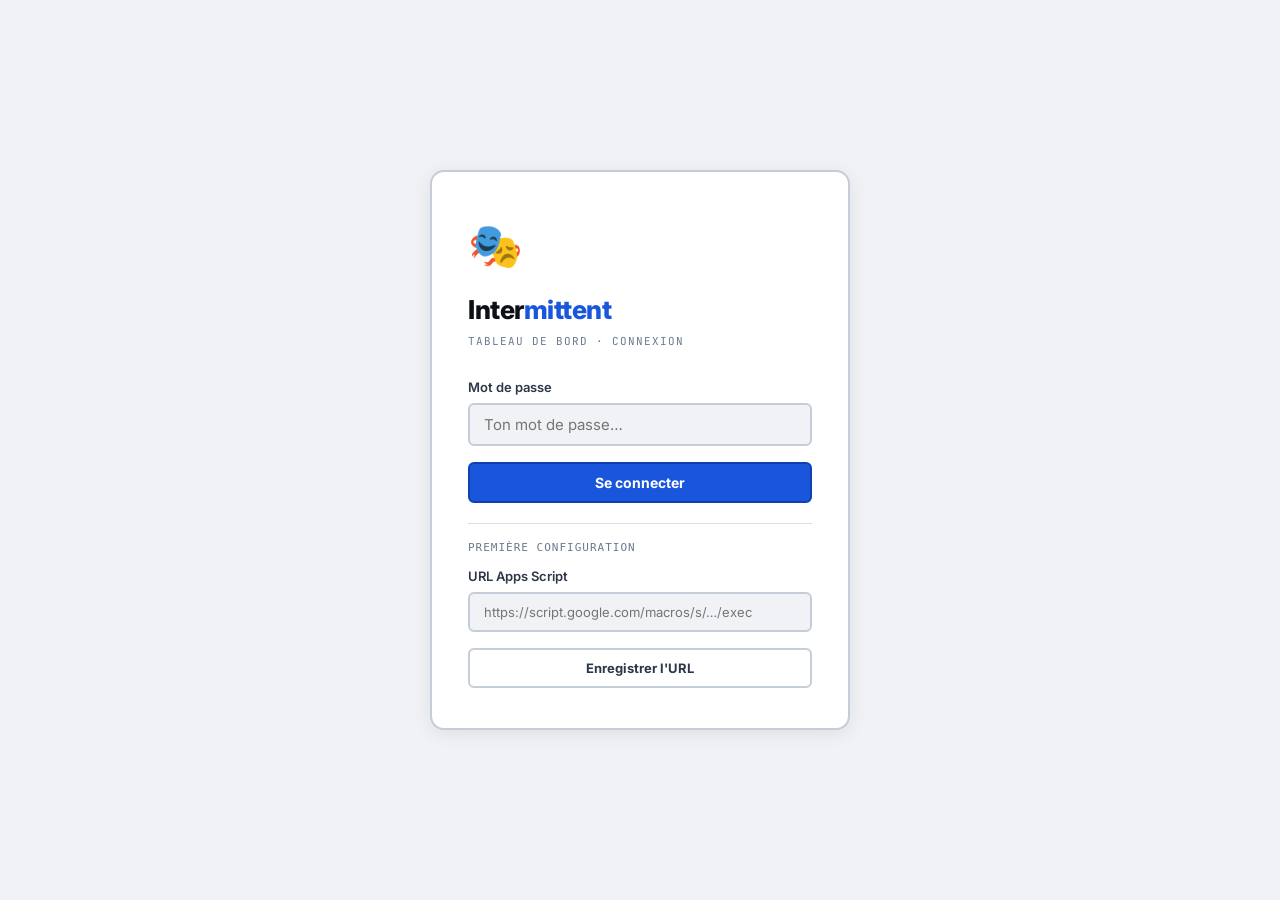
==== index.html @ 17dbdc31 "Update index.html" ====
<!DOCTYPE html>
<html lang="fr">
<head>
<meta charset="UTF-8">
<meta name="viewport" content="width=device-width, initial-scale=1.0, viewport-fit=cover">
<meta name="apple-mobile-web-app-capable" content="yes">
<meta name="apple-mobile-web-app-status-bar-style" content="black-translucent">
<meta name="apple-mobile-web-app-title" content="Intermittent">
<meta name="theme-color" content="#1a1a18">
<title>Intermittent</title>
<link rel="manifest" href="manifest.json">
<link rel="apple-touch-icon" href="data:image/svg+xml,<svg xmlns='http://www.w3.org/2000/svg' viewBox='0 0 180 180'><rect width='180' height='180' rx='40' fill='%231a1a18'/><text x='90' y='125' font-size='90' text-anchor='middle'>🎭</text></svg>">
<link rel="stylesheet" href="style.css">
<link rel="icon" href="data:image/svg+xml,<svg xmlns='http://www.w3.org/2000/svg' viewBox='0 0 100 100'><text y='.9em' font-size='90'>🎭</text></svg>">
</head>
<body>

<!-- ═══════════════════════════════════════
     LOGIN SCREEN
═══════════════════════════════════════ -->
<div class="login-screen" id="login-screen">
  <div class="login-box">
    <div class="login-logo">🎭</div>
    <div class="login-title">Inter<span>mittent</span></div>
    <div class="login-sub">Tableau de bord · Connexion</div>
    <div class="login-error" id="login-error"></div>
    <div class="field">
      <label>Mot de passe</label>
      <input type="password" id="login-password" placeholder="Ton mot de passe…" autocomplete="current-password">
    </div>
    <button class="btn btn-primary" id="login-btn" onclick="handleLogin()">Se connecter</button>
    <div style="margin-top:20px;padding-top:16px;border-top:1px solid var(--border2);">
      <div style="font-size:11px;color:var(--muted);font-family:'DM Mono',monospace;margin-bottom:10px;text-transform:uppercase;letter-spacing:1px;">Première configuration</div>
      <div class="field">
        <label>URL Apps Script</label>
        <input type="text" id="login-apps-script-url" placeholder="https://script.google.com/macros/s/…/exec" style="font-size:13px;">
      </div>
      <button class="btn btn-ghost" style="width:100%;font-size:13px;" onclick="saveUrlFromLogin()">Enregistrer l'URL</button>
      <div id="login-url-saved" style="display:none;margin-top:8px;" class="alert alert-ok">✅ URL enregistrée — entre ton mot de passe</div>
    </div>
  </div>
</div>

<!-- ═══════════════════════════════════════
     APP SHELL
═══════════════════════════════════════ -->
<div id="app-shell" style="display:none;">

  <!-- TOAST -->
  <div class="toast" id="toast"></div>

  <!-- ═══ SIDEBAR (desktop only) ═══ -->
  <aside class="sidebar">
    <div class="sidebar-logo">
      <div class="sidebar-logo-icon">🎭</div>
      <div class="sidebar-logo-title">Inter<span>mittent</span></div>
      <div class="sidebar-logo-sub">Tableau de bord</div>
    </div>

    <nav class="sidebar-nav">
      <div class="sidebar-section-label">Principal</div>
      <div class="sidebar-item active" id="side-bilan" onclick="showPage('bilan')">
        <span class="si-icon">📊</span> Bilan
      </div>
      <div class="sidebar-item" id="side-contrats" onclick="showPage('contrats')">
        <span class="si-icon">📁</span> Contrats
      </div>
      <div class="sidebar-item" id="side-ft" onclick="showPage('ft')">
        <span class="si-icon">🏛️</span> France Travail
      </div>

      <div class="sidebar-section-label" style="margin-top:8px;">Outils</div>
      <div class="sidebar-item" id="side-scan" onclick="showPage('scan')">
        <span class="si-icon">📄</span> Scanner un doc
      </div>
      <div class="sidebar-item" id="side-frais" onclick="showPage('frais')">
        <span class="si-icon">🧾</span> Frais réels
      </div>

      <div class="sidebar-section-label" style="margin-top:8px;">Compte</div>
      <div class="sidebar-item" id="side-settings" onclick="showPage('settings')">
        <span class="si-icon">⚙️</span> Réglages
      </div>
    </nav>

    <div class="sidebar-footer">
      <div class="sidebar-user">
        <div class="sidebar-user-avatar">S</div>
        <div style="font-size:13px;font-weight:500;">Simon</div>
      </div>
      <div class="sidebar-sync" onclick="syncToServer(true)">
        <div class="sync-dot" id="desktop-sync-dot"></div>
        <span id="desktop-sync-label">Sync</span>
        <span id="sidebar-sync-time" style="font-size:9px;color:var(--muted);margin-left:4px;"></span>
      </div>
      <div class="sidebar-logout" onclick="handleLogout()">Se déconnecter</div>
      <div style="font-family:'DM Mono',monospace;font-size:11px;color:#888;margin-top:8px;" id="sidebar-version"></div>
    </div>
  </aside>

  <!-- ═══ MAIN CONTENT ═══ -->
  <div class="main-content">

    <!-- MOBILE HEADER -->
    <header class="app-header">
      <div class="app-logo">🎭 Inter<span>mittent</span></div>
      <div class="header-right">
        <div class="sync-status" onclick="syncToServer(true)">
          <div class="sync-dot" id="sync-dot"></div>
          <span id="sync-label">Sync</span>
        </div>
        <div style="display:flex;gap:4px;overflow-x:auto;">
          <div onclick="showPage('bilan')"    style="padding:5px 8px;border-radius:6px;font-size:18px;cursor:pointer;flex-shrink:0;">📊</div>
          <div onclick="showPage('contrats')" style="padding:5px 8px;border-radius:6px;font-size:18px;cursor:pointer;flex-shrink:0;">📁</div>
          <div onclick="showPage('scan')"     style="padding:5px 8px;border-radius:6px;font-size:18px;cursor:pointer;flex-shrink:0;">📄</div>
          <div onclick="showPage('ft')"       style="padding:5px 8px;border-radius:6px;font-size:18px;cursor:pointer;flex-shrink:0;">🏛️</div>
          <div onclick="showPage('frais')"    style="padding:5px 8px;border-radius:6px;font-size:18px;cursor:pointer;flex-shrink:0;">🧾</div>
          <div onclick="showPage('settings')" style="padding:5px 8px;border-radius:6px;font-size:18px;cursor:pointer;flex-shrink:0;">⚙️</div>
        </div>
        <div style="font-family:'JetBrains Mono',monospace;font-size:11px;color:var(--muted);background:var(--bg2);padding:4px 10px;border-radius:6px;border:1.5px solid var(--border);flex-shrink:0;" id="header-year">2026</div>
      </div>
    </header>

    <!-- ═══ PAGE BILAN ═══ -->
    <div class="page active" id="page-bilan">
      <div class="page-wrap">
        <div class="section" style="padding-top:20px;">
          <div class="section-title">Bilan <span class="accent">2026</span></div>
          <div class="section-sub">Vue annuelle · Sauvegarde auto</div>
        </div>
        <div class="section">
          <div class="stat-row">
            <div class="stat-card"><div class="lbl">Brut total</div><div class="val gold" id="b-brut">0 €</div><div class="sub" id="b-cachets">0 cachets</div></div>
            <div class="stat-card"><div class="lbl">Net total</div><div class="val green" id="b-net">0 €</div><div class="sub">net perçu</div></div>
          </div>
          <div class="stat-row three">
            <div class="stat-card"><div class="lbl">Heures</div><div class="val" id="b-heures">0 h</div><div class="sub">cumulées</div></div>
            <div class="stat-card"><div class="lbl">PAS payé</div><div class="val red" id="b-pas">0 €</div><div class="sub">prélevé</div></div>
            <div class="stat-card"><div class="lbl">Frais réels</div><div class="val blue" id="b-frais">0 €</div><div class="sub">déductibles</div></div>
          </div>
          <div class="card">
            <div class="card-head"><div class="card-head-title">ARE estimée</div><span class="tag tag-gray" id="are-status-tag">non calculé</span></div>
            <div style="display:grid;grid-template-columns:1fr 1fr;gap:12px;margin-bottom:12px;">
  <div>
    <div style="font-family:'JetBrains Mono',monospace;font-size:10px;color:var(--muted);margin-bottom:4px;">JOURNALIÈRE BRUTE</div>
    <div style="font-size:24px;font-weight:800;color:var(--orange);" id="q-are-jour">— €</div>
  </div>
  <div>
    <div style="font-family:'JetBrains Mono',monospace;font-size:10px;color:var(--muted);margin-bottom:4px;">AVANT PAS</div>
    <div style="font-size:20px;font-weight:700;color:var(--ink2);" id="q-are-jour-net">— €</div>
  </div>
</div>
<div style="font-family:'JetBrains Mono',monospace;font-size:10px;color:var(--muted);margin-bottom:4px;">APRÈS PAS · MENSUELLE</div>
<div style="font-size:20px;font-weight:700;color:var(--green);" id="q-are-jour-pas">— €</div>
<div style="font-size:13px;color:var(--muted);margin-top:4px;">≈ <span id="q-are-mois">— €</span>/mois</div>
<div class="ft-row" style="margin-top:12px;"><span class="ft-label">Ouverture des droits</span><span class="ft-value" id="q-date-ouverture">—</span></div>
<div class="ft-row"><span class="ft-label">Date anniversaire</span><span class="ft-value" id="q-date-anniversaire">—</span></div>
            <div class="progress-wrap">
              <div class="progress-label"><span>Progression vers les 507h</span><span id="q-heures-prog">0 / 507 h</span></div>
              <div class="progress-bar"><div class="progress-fill" id="q-heures-fill" style="width:0%"></div></div>
            </div>
          </div>
          <div class="card">
            <div class="card-head"><div class="card-head-title">Foyer</div></div>
            <div class="field-row">
              <div>
                <div style="font-family:'DM Mono',monospace;font-size:10px;color:var(--muted);margin-bottom:4px;">SIMON (toi)</div>
                <div style="font-family:'Playfair Display',serif;font-size:20px;font-weight:700;" id="foyer-simon">— €</div>
              </div>
              <div>
                <div style="font-family:'JetBrains Mono',monospace;font-size:10px;color:var(--muted);margin-bottom:4px;" id="foyer-conjoint-label">CONJOINT(E)</div>
                <div style="font-family:'Playfair Display',serif;font-size:20px;font-weight:700;" id="foyer-conjoint">— €</div>
              </div>
            </div>
            <div style="margin-top:12px;font-family:'DM Mono',monospace;font-size:10px;color:var(--muted);margin-bottom:4px;">TOTAL FOYER + ARE ANNUELLE</div>
            <div style="font-family:'Playfair Display',serif;font-size:22px;font-weight:700;" id="foyer-reste">— €</div>
          </div>
          <div class="card">
            <div class="card-head"><div class="card-head-title">Impôts</div><div style="font-family:'DM Mono',monospace;font-size:11px;color:var(--gold);" id="b-taux-pas">—%</div></div>
            <div class="field-row">
              <div><div class="card-label">ESTIMÉ</div><div style="font-family:'Playfair Display',serif;font-size:22px;font-weight:700;" id="b-impots-estim">— €</div></div>
              <div><div class="card-label">DÉJÀ PAYÉ</div><div style="font-family:'Playfair Display',serif;font-size:22px;font-weight:700;color:var(--green);" id="b-impots-payes">0 €</div></div>
            </div>
            <div style="margin-top:10px;"><div class="card-label">RESTANT ESTIMÉ</div><div style="font-family:'Playfair Display',serif;font-size:26px;font-weight:700;color:var(--red);" id="b-impots-reste">— €</div></div>
          </div>
        </div>
      </div>
    </div>

    <!-- ═══ PAGE CONTRATS ═══ -->
    <div class="page" id="page-contrats">
      <div style="padding:20px 16px 0;display:flex;align-items:center;justify-content:space-between;">
        <div>
          <div class="section-title">Mes <span class="accent">contrats</span></div>
          <div class="section-sub">Par mois · Clic pour détail</div>
        </div>
        <button class="btn btn-ghost btn-sm" onclick="openSheet('sheet-add-contrat')" style="flex-shrink:0;">＋ Ajouter</button>
      </div>
      <!-- Desktop : layout 2 colonnes -->
      <div class="contracts-layout" id="contracts-layout" style="margin-top:16px;">
        <div id="contrats-list"></div>
        <!-- Panel détail desktop -->
        <div class="contract-panel" id="desktop-detail-panel" style="display:none;">
          <div class="card">
            <div class="card-head">
              <div class="card-head-title" id="detail-title-desktop">Sélectionne un contrat</div>
              <div style="display:flex;gap:8px;">
                <button class="btn btn-danger btn-sm" onclick="deleteCurrentContrat()">🗑️</button>
                <button class="btn btn-ghost btn-sm" onclick="closeDetail()">✕</button>
              </div>
            </div>
            <div id="desktop-detail-body">
              <div class="empty" style="padding:32px;"><div class="empty-icon">👆</div><div class="empty-text">Clique sur un contrat<br>pour voir les détails</div></div>
            </div>
          </div>
        </div>
      </div>
    </div>

    <!-- ═══ PAGE FRANCE TRAVAIL ═══ -->
    <div class="page" id="page-ft">
      <div class="page-wrap">
        <div class="section" style="padding-top:20px;">
          <div class="section-title">France <span class="accent">Travail</span></div>
          <div class="section-sub">Déclaration mensuelle · Récap automatique</div>
          <div class="alert alert-info">📅 Tu déclares le mois M en M+1, avant le 15.</div>
          <div class="card">
            <div class="card-head"><div class="card-head-title">Mois à déclarer</div></div>
            <div class="field"><label>Mois de travail</label><select id="ft-mois-select" onchange="renderFT()"></select></div>
          </div>
          <div id="ft-content"></div>
        </div>
      </div>
    </div>

    <!-- ═══ PAGE SCAN ═══ -->
    <div class="page" id="page-scan">
      <div class="page-wrap">
        <div class="section" style="padding-top:20px;">
          <div class="section-title">Scanner un <span class="accent">doc</span></div>
          <div class="section-sub">IA · Extraction automatique</div>
        </div>
        <div class="scan-layout">
          <div class="section" style="padding-top:0;">
            <!-- Zone principale d'upload -->
            <div class="upload-zone" id="dropzone"
              ondragover="event.preventDefault();this.classList.add('active')"
              ondragleave="this.classList.remove('active')"
              ondrop="handleDrop(event)">
              <input type="file" accept=".pdf,.jpg,.jpeg,.png,.heic,.heif,.webp,.tiff,.bmp" onchange="handleFile(event)" id="file-input" multiple>
              <div class="upload-emoji">📂</div>
              <div class="upload-title">Glisse ou clique pour uploader</div>
              <div class="upload-sub">PDF, JPG, PNG, HEIC · Max 4 fichiers</div>
            </div>

            <!-- Boutons caméra -->
            <div style="margin-top:8px;">
              <button class="btn btn-ghost" style="width:100%;" onclick="openCamera()">📷 Scanner avec la caméra</button>
            </div>

            <!-- File d'attente -->
            <div id="scan-queue-panel" style="display:none;" class="card" style="margin-top:12px;">
              <div class="card-head">
                <div class="card-head-title">File d'attente</div>
                <button class="btn btn-ghost btn-sm" onclick="clearScanQueue()">✕ Vider</button>
              </div>
              <div id="scan-queue-list"></div>
            </div>

            <!-- Forcer un type de document -->
            <div class="card" style="margin-top:12px;">
              <div class="card-head"><div class="card-head-title">Forcer un type de document</div></div>
              <div style="font-size:12px;color:var(--muted);margin-bottom:10px;">Par défaut l'IA détecte automatiquement. Force uniquement si l'IA se trompe — dans ce cas, un seul fichier à la fois.</div>
              <div class="type-pills">
                <div class="pill active" data-type="auto" onclick="setDocType(this,'auto')">🤖 Auto</div>
                <div class="pill" data-type="bulletin" onclick="setDocType(this,'bulletin')">📄 Bulletin</div>
                <div class="pill" data-type="contrat" onclick="setDocType(this,'contrat')">📝 Contrat</div>
                <div class="pill" data-type="aem" onclick="setDocType(this,'aem')">📋 AEM</div>
                <div class="pill" data-type="conges" onclick="setDocType(this,'conges')">🌴 Congés</div>
                <div class="pill" data-type="frais" onclick="setDocType(this,'frais')">🧾 Frais</div>
                <div class="pill" data-type="notification_ft" onclick="setDocType(this,'notification_ft')">🏛️ Notif. ARE</div>
                <div class="pill" data-type="courrier_csg" onclick="setDocType(this,'courrier_csg')">📮 Courrier CSG</div>
                <div class="pill" data-type="document_ft" onclick="setDocType(this,'document_ft')">📑 Doc FT autre</div>
              </div>
            </div>

            <!-- Rattacher à un contrat -->
            <div class="card" id="scan-contrat-link-card" style="display:none;">
              <div class="card-head"><div class="card-head-title">Rattacher à un contrat</div></div>
              <div class="field"><label>Contrat associé (optionnel)</label>
                <select id="scan-contrat-select"><option value="">— Aucun / nouveau contrat —</option></select>
              </div>
            </div>

            <!-- Multi-pages -->
            <div id="multipage-panel" style="display:none;margin-top:12px;" class="card">
              <div class="card-head">
                <div class="card-head-title">📑 Document multi-pages</div>
                <button class="btn btn-ghost btn-sm" onclick="clearMultipage()">✕ Annuler</button>
              </div>
              <div id="multipage-list" style="font-size:13px;color:var(--ink2);margin-bottom:12px;"></div>
              <div style="display:flex;gap:8px;">
                <label style="flex:1;cursor:pointer;">
                  <input type="file" accept=".pdf,.jpg,.jpeg,.png,.heic,.heif,.webp,.tiff,.bmp" multiple style="display:none;" onchange="addMultipageFiles(event)">
                  <div class="btn btn-ghost" style="width:100%;text-align:center;">＋ Ajouter des pages</div>
                </label>
                <button class="btn btn-primary" style="flex:1;" onclick="processMultipage()">🔍 Analyser</button>
              </div>
            </div>
          </div>

          <div class="section" style="padding-top:0;">
            <div id="scan-loading" style="display:none;" class="card">
              <div class="loading-block">
                <div class="loader"></div>
                <div style="font-size:13px;color:var(--muted);margin-top:12px;">Analyse IA en cours…</div>
                <button onclick="cancelAnalysis()" style="margin-top:12px;background:none;border:1.5px solid var(--border);border-radius:20px;padding:6px 14px;font-size:12px;color:var(--muted);cursor:pointer;display:flex;align-items:center;gap:6px;margin-left:auto;margin-right:auto;">✕ Annuler</button>
              </div>
            </div>
            <div id="scan-result-card" style="display:none;"></div>
          </div>
        </div>
      </div>
    </div>
    <!-- ═══ PAGE FRAIS ═══ -->
    <div class="page" id="page-frais">
      <div class="page-wrap">
        <div class="section" style="padding-top:20px;">
          <div class="section-title">Frais <span class="accent">réels</span></div>
          <div class="section-sub">Déductibles · Comparaison forfait</div>
          <div class="stat-row">
            <div class="stat-card"><div class="lbl">Total frais</div><div class="val gold" id="f-total">0 €</div><div class="sub">à déclarer</div></div>
            <div class="stat-card"><div class="lbl">vs Forfait 10%</div><div class="val" id="f-compare">—</div><div class="sub" id="f-compare-sub">calcul en attente</div></div>
          </div>
          <div class="card">
            <div class="card-head"><div class="card-head-title">Par catégorie</div><button class="btn btn-ghost btn-sm" onclick="openSheet('sheet-add-frais')">＋ Ajouter</button></div>
            <div id="frais-by-cat"><div class="empty"><div class="empty-icon">🧾</div><div class="empty-text">Aucun frais</div></div></div>
          </div>
          <div class="month-scroll" id="frais-month-tabs"></div>
          <div class="card">
            <div class="card-head"><div class="card-head-title">Liste</div></div>
            <div id="frais-list"><div class="empty"><div class="empty-icon">📋</div><div class="empty-text">Aucun frais</div></div></div>
          </div>
        </div>
      </div>
    </div>

    <!-- ═══ PAGE RÉGLAGES ═══ -->
    <div class="page" id="page-settings">
      <div class="page-wrap">
        <div class="section" style="padding-top:20px;">
          <div class="section-title"><span class="accent">Réglages</span></div>
          <div class="section-sub">Apps Script · Fiscal · Données</div>

          <!-- APPS SCRIPT -->
          <div class="card" style="background:linear-gradient(135deg,#e8f4fd,#d2e9f5);border-color:rgba(26,74,122,.15);">
            <div style="display:flex;align-items:center;gap:10px;margin-bottom:12px;">
              <div style="font-size:28px;">🔗</div>
              <div><div style="font-size:15px;font-weight:700;">Google Apps Script</div><div style="font-size:12px;color:var(--blue);" id="apps-script-status">Non configuré</div></div>
            </div>
            <div class="field"><label>URL de déploiement</label><input type="text" id="apps-script-url" placeholder="https://script.google.com/macros/s/…/exec"></div>
            <div style="display:flex;gap:8px;">
              <button class="btn btn-primary" style="flex:1;" onclick="saveAppsScriptUrl()">Sauvegarder</button>
              <button class="btn btn-ghost" onclick="testAppsScript()" id="test-as-btn">Tester</button>
            </div>
            <div id="as-test-result" style="margin-top:10px;"></div>
          </div>

          <!-- SAUVEGARDE -->
          <div class="card">
            <div class="card-head"><div class="card-head-title">Sauvegarde Drive</div><span class="tag tag-gray" id="last-sync-label">—</span></div>
            <div style="display:flex;gap:8px;margin-bottom:12px;">
              <button class="btn btn-primary" style="flex:1;" onclick="syncToServer(true)">☁️ Sauvegarder</button>
              <button class="btn btn-ghost" style="flex:1;" onclick="loadFromServer()">📥 Restaurer dernière</button>
            </div>
            <button class="btn btn-ghost" style="width:100%;margin-bottom:8px;" onclick="listBackups()">📋 Voir l'historique des sauvegardes</button>
            <div id="backups-list" style="display:none;margin-top:8px;"></div>
          </div>

          <!-- PROFIL -->
          <div class="card" data-lockable>
            <div class="card-head"><div class="card-head-title">Profil</div></div>
            <div class="field"><label>Prénom</label><input type="text" id="cfg-prenom" placeholder="Ex: Simon" oninput="saveConfig()"></div>
            <div class="field"><label>Annexe intermittence</label>
              <select id="cfg-annexe" onchange="saveConfig()">
                <option value="8">Annexe 8 — Technicien / Ouvrier</option>
                <option value="10">Annexe 10 — Artiste</option>
              </select>
            </div>
          </div>

          <!-- SITUATION FAMILIALE -->
          <div class="card" data-lockable>
            <div class="card-head"><div class="card-head-title">Situation familiale</div></div>
            <div class="field"><label>Statut</label>
              <select id="cfg-statut-familial" onchange="updateFamilialUI();saveConfig()">
                <option value="celibataire">Célibataire</option>
                <option value="couple">En couple / Marié(e) / Pacsé(e)</option>
              </select>
            </div>
            <div id="cfg-conjoint-bloc" style="display:none;">
              <div class="field"><label>Prénom du/de la conjoint(e)</label><input type="text" id="cfg-conjoint-prenom" placeholder="Ex: Mathilde" oninput="saveConfig()"></div>
              <div class="field"><label>Revenus annuels conjoint(e) (€)</label><input type="number" id="cfg-conjoint-revenus" placeholder="Ex: 21600" oninput="saveConfig()"></div>
            </div>
            <div class="field"><label>Nombre d'enfants à charge</label>
              <select id="cfg-enfants" onchange="saveConfig()">
                <option value="0">Aucun</option>
                <option value="1">1 enfant</option>
                <option value="2">2 enfants</option>
                <option value="3">3 enfants</option>
                <option value="4">4 enfants ou plus</option>
              </select>
            </div>
          </div>

          <!-- FISCAL -->
          <div class="card" data-lockable>
            <div class="card-head"><div class="card-head-title">Paramètres fiscaux</div></div>
            <div class="field"><label>Taux PAS actuel (%)</label><input type="number" id="cfg-taux-pas" placeholder="Ex: 14.6" step="0.1" oninput="saveConfig()"></div>
          </div>

          <!-- CSG -->
          <div class="card" data-lockable>
            <div class="card-head">
              <div class="card-head-title">CSG / Prélèvements sociaux</div>
              <button class="btn btn-ghost btn-sm" onclick="document.getElementById('file-input-csg').click()">📄 Importer courrier</button>
              <input type="file" id="file-input-csg" accept=".pdf" style="display:none;" onchange="importCourrierCSG(event)">
            </div>
            <div class="alert alert-info" style="font-size:12px;">
              ℹ️ Le taux CSG dépend de ton RFR N-2. Par défaut France Travail applique le taux plein (6,2%). Si tu es éligible à un taux réduit ou une exonération, envoie ton avis d'imposition à France Travail.
            </div>
            <div class="field"><label>Taux CSG appliqué (%)</label>
              <select id="cfg-taux-csg" onchange="saveConfig()">
                <option value="0">0% — Exonéré</option>
                <option value="3.8">3,8% — Taux réduit</option>
                <option value="6.2" selected>6,2% — Taux plein (défaut)</option>
              </select>
            </div>
            <div class="field"><label>RFR (Revenu Fiscal de Référence, €)</label>
              <input type="number" id="cfg-rfr" placeholder="Ex: 25000" oninput="saveConfig()">
            </div>
          </div>   

          <!-- DROITS ARE -->
          <div class="card" id="are-droits-card" data-lockable>
            <div class="card-head">
              <div class="card-head-title">Droits ARE en cours</div>
              <div style="display:flex;gap:6px;">
                <button class="btn btn-ghost btn-sm" onclick="document.getElementById('file-input-ft').click()">📄 Importer</button>
                <button class="btn btn-danger btn-sm" onclick="clearDroitsARE()" title="Supprimer les droits actuels">🗑️</button>
              </div>
              <input type="file" id="file-input-ft" accept=".pdf" style="display:none;" onchange="importNotificationFT(event)">
            </div>
            <div id="are-import-status" style="display:none;" class="alert alert-ok" style="margin-bottom:12px;"></div>
            <div class="field"><label>Allocation journalière nette (€)</label><input type="number" id="cfg-are-jour" placeholder="Ex: 67.78" step="0.01" oninput="saveConfig()"></div>
            <div class="field"><label>Salaire de référence (€)</label><input type="number" id="cfg-sr" placeholder="Ex: 37705.64" step="0.01" oninput="saveConfig()"></div>
            <div class="field"><label>Heures de référence</label><input type="number" id="cfg-nht" placeholder="Ex: 1204" oninput="saveConfig()"></div>
            <div class="field"><label>SJR (€/jour)</label><input type="number" id="cfg-sjr" placeholder="Ex: 313.17" step="0.01" oninput="saveConfig()"></div>
            <div class="field"><label>Date d'ouverture des droits</label><input type="date" id="cfg-are-debut" oninput="saveConfig()"></div>
            <div class="field"><label>Date anniversaire (fin de droits)</label><input type="date" id="cfg-fin-droits" oninput="saveConfig()"></div>
            <div class="field"><label>ARE réellement touchée (€/mois)</label><input type="number" id="cfg-are-reel" placeholder="Ex: 1614" oninput="saveConfig()"></div>
            <div class="field"><label>Franchise congés payés (jours)</label><input type="number" id="cfg-franchise-cp" placeholder="Ex: 10" oninput="saveConfig()"></div>
           <div class="field"><label>Franchise salaires (jours)</label><input type="number" id="cfg-franchise-sal" placeholder="Ex: 16" oninput="saveConfig()"></div>
            <div id="are-historique" style="margin-top:12px;"></div>
          </div>

          <!-- DONNÉES -->
          <div class="card">
            <div class="card-head"><div class="card-head-title">Données locales</div></div>
            <div class="settings-row"><div><div class="settings-label">Exporter JSON</div><div class="settings-sub">Sauvegarde locale</div></div><button class="btn btn-ghost btn-sm" onclick="exportData()">📤 Export</button></div>
            <div class="settings-row"><div><div class="settings-label">Importer JSON</div><div class="settings-sub">Restaurer depuis fichier</div></div><button class="btn btn-ghost btn-sm" onclick="document.getElementById('import-file').click()">📥 Import</button></div>
            <input type="file" id="import-file" accept=".json" style="display:none;" onchange="importData(event)">
            <div class="settings-row"><div><div class="settings-label" style="color:var(--red);">Tout effacer</div><div class="settings-sub">Irréversible</div></div><button class="btn btn-danger btn-sm" onclick="clearAll()">🗑️ Effacer</button></div>
          </div>

          <div class="card" style="background:var(--gold-light);border-color:rgba(184,146,42,.3);">
            <div style="font-size:20px;margin-bottom:8px;">📱</div>
            <div style="font-size:14px;font-weight:600;margin-bottom:6px;">Installer sur iPhone</div>
            <div style="font-size:12px;color:var(--ink2);line-height:1.6;">Safari → <strong>Partager</strong> → <strong>"Sur l'écran d'accueil"</strong></div>
          </div>

          <div style="text-align:center;padding:8px 0 16px;">
            <div style="font-family:'DM Mono',monospace;font-size:11px;color:var(--muted);">Version <span id="app-version-display"></span></div>
            <div style="font-family:'DM Mono',monospace;font-size:10px;color:var(--border);margin-top:4px;" id="app-date-display"></div>
          </div>
        </div>
      </div>
    </div>

  </div><!-- /main-content -->

  <!-- ═══ BOTTOM NAV (mobile) ═══ -->
  <nav class="bottom-nav">
    <button class="nav-btn active" id="nav-bilan" onclick="showPage('bilan')"><span class="nav-icon">📊</span><span class="nav-label">Bilan</span></button>
    <button class="nav-btn" id="nav-contrats" onclick="showPage('contrats')"><span class="nav-icon">📁</span><span class="nav-label">Contrats</span></button>
    <button class="nav-btn" id="nav-scan" onclick="showPage('scan')"><span class="nav-icon">📄</span><span class="nav-label">Scanner</span></button>
    <button class="nav-btn" id="nav-ft" onclick="showPage('ft')"><span class="nav-icon">🏛️</span><span class="nav-label">Fr. Travail</span></button>
    <button class="nav-btn" id="nav-frais" onclick="showPage('frais')"><span class="nav-icon">🧾</span><span class="nav-label">Frais</span></button>
    <button class="nav-btn" id="nav-settings" onclick="showPage('settings')"><span class="nav-icon">⚙️</span><span class="nav-label">Réglages</span></button>
  </nav>

  <!-- ═══ SHEET OVERLAY ═══ -->
  <div class="sheet-overlay" id="sheet-overlay" onclick="closeSheet()"></div>

  <!-- SHEET : Ajouter contrat -->
  <div class="bottom-sheet" id="sheet-add-contrat">
    <div class="sheet-handle"></div>
    <div style="display:flex;align-items:center;justify-content:space-between;margin-bottom:20px;">
      <div class="sheet-title" id="sheet-contrat-title" style="margin-bottom:0;">Nouveau contrat</div>
      <button class="btn btn-ghost btn-sm" onclick="closeSheet()">✕</button>
    </div>
    <div id="contrat-choice" style="margin-bottom:20px;">
      <button class="btn btn-primary" style="width:100%;margin-bottom:8px;" onclick="showPage('scan');closeSheet()">📄 Scanner un ou des documents (IA)</button>
      <button class="btn btn-ghost" style="width:100%;box-sizing:border-box;" onclick="document.getElementById('contrat-form').style.display='block';document.getElementById('contrat-choice').style.display='none'">✏️ Saisir manuellement</button>
    </div>
    <div id="contrat-form" style="display:none;">
    <div class="field"><label>Employeur</label><input type="text" id="c-emp" placeholder="Nom de la compagnie"></div>
    <div class="field"><label>Poste / Nature</label><input type="text" id="c-poste" placeholder="Ex: Comédien, Metteur en scène…"></div>
    <div class="field-row">
      <div class="field"><label>Date début</label><input type="date" id="c-debut"></div>
      <div class="field"><label>Date fin</label><input type="date" id="c-fin"></div>
    </div>
    <div class="field-row">
      <div class="field"><label>Nb cachets</label><input type="number" id="c-cachets" placeholder="0" min="0"></div>
      <div class="field"><label>Heures totales</label><input type="number" id="c-heures" placeholder="0" step="0.5"></div>
    </div>
    <div class="field-row">
      <div class="field"><label>Salaire brut (€)</label><input type="number" id="c-brut" placeholder="0.00" step="0.01"></div>
      <div class="field"><label>Net imposable (€)</label><input type="number" id="c-net-imp" placeholder="0.00" step="0.01"></div>
    </div>
    <div class="field-row">
      <div class="field"><label>Net perçu (€)</label><input type="number" id="c-net" placeholder="0.00" step="0.01"></div>
      <div class="field"><label>PAS prélevé (€)</label><input type="number" id="c-pas" placeholder="0.00" step="0.01"></div>
    </div>
    <div class="field"><label>Référence fichier(s)</label><input type="text" id="c-ref" placeholder="Contrat.pdf, Bulletin.pdf…"></div>
    <div class="field"><label>Commentaire</label><textarea id="c-comment" placeholder="Notes…"></textarea></div>
    <button class="btn btn-primary" id="btn-save-contrat" onclick="addContrat()" style="margin-top:8px;">✓ Enregistrer</button>
    </div><!-- /contrat-form -->
  </div>

  <!-- SHEET : Ajouter frais -->
  <div class="bottom-sheet" id="sheet-add-frais">
    <div class="sheet-handle"></div>
    <div class="sheet-title">Ajouter un frais</div>
    <div class="field"><label>Catégorie</label>
      <select id="f-cat">
        <option value="transport">🚗 Transport (SNCF, parking…)</option>
        <option value="navigo">🚇 Navigo / Abonnement</option>
        <option value="km">🛣️ Kilométrique</option>
        <option value="logiciel">💻 Logiciels (Voxing Pro…)</option>
        <option value="formation">📚 Formation</option>
        <option value="materiel">🎭 Matériel & costumes</option>
        <option value="repas">🍽️ Repas professionnels</option>
        <option value="agent">🤝 Commission agent</option>
        <option value="conges">🌴 Congés Spectacle</option>
        <option value="autre">📦 Autre</option>
      </select>
    </div>
    <div class="field"><label>Description</label><input type="text" id="f-desc" placeholder="A/R Paris, Voxing Pro…"></div>
    <div class="field-row">
      <div class="field"><label>Date</label><input type="date" id="f-date"></div>
      <div class="field"><label>Montant (€)</label><input type="number" id="f-montant" placeholder="0.00" step="0.01"></div>
    </div>
    <div class="field-row">
      <div class="field"><label>KM</label><input type="number" id="f-km" placeholder="0"></div>
      <div class="field"><label>Repas (nb)</label><input type="number" id="f-repas" placeholder="0"></div>
    </div>
    <div class="field"><label>Affilier à un contrat</label><select id="f-contrat-link"><option value="">— Aucun —</option></select></div>
    <div class="field"><label>Référence fichier</label><input type="text" id="f-ref" placeholder="SNCF_260105.pdf"></div>
    <button class="btn btn-primary" onclick="addFrais()" style="margin-top:8px;">✓ Enregistrer</button>
  </div>

  <!-- DETAIL VIEW (mobile slide-in) -->
  <div class="detail-view" id="detail-view">
    <div class="detail-header">
      <button class="detail-back" onclick="closeDetail()">←</button>
      <div class="detail-title" id="detail-title">Contrat</div>
      <button class="btn btn-danger btn-sm" onclick="deleteCurrentContrat()">🗑️</button>
    </div>
    <div class="detail-body" id="detail-body"></div>
  </div>

</div>

     <!-- SCANNER CAMÉRA -->
<div id="camera-modal" style="display:none;position:fixed;inset:0;z-index:500;background:#000;flex-direction:column;">
  <div style="display:flex;align-items:center;justify-content:space-between;padding:16px;background:rgba(0,0,0,0.8);">
    <div style="color:#fff;font-size:16px;font-weight:700;">📷 Scanner</div>
    <div style="color:#aaa;font-size:13px;" id="camera-count">0 page(s)</div>
    <button onclick="closeCamera()" style="background:none;border:1px solid #666;color:#fff;padding:6px 12px;border-radius:6px;font-size:13px;cursor:pointer;">✕ Fermer</button>
  </div>
  <div style="flex:1;position:relative;overflow:hidden;">
    <video id="camera-video" autoplay playsinline style="width:100%;height:100%;object-fit:cover;"></video>
    <!-- Cadre guide -->
    <div style="position:absolute;inset:10%;border:2px solid rgba(255,255,255,0.6);border-radius:8px;pointer-events:none;">
      <div style="position:absolute;top:-1px;left:-1px;width:20px;height:20px;border-top:3px solid #fff;border-left:3px solid #fff;border-radius:2px 0 0 0;"></div>
      <div style="position:absolute;top:-1px;right:-1px;width:20px;height:20px;border-top:3px solid #fff;border-right:3px solid #fff;border-radius:0 2px 0 0;"></div>
      <div style="position:absolute;bottom:-1px;left:-1px;width:20px;height:20px;border-bottom:3px solid #fff;border-left:3px solid #fff;border-radius:0 0 0 2px;"></div>
      <div style="position:absolute;bottom:-1px;right:-1px;width:20px;height:20px;border-bottom:3px solid #fff;border-right:3px solid #fff;border-radius:0 0 2px 0;"></div>
    </div>
  </div>
  <!-- Miniatures -->
  <div id="camera-thumbs" style="display:flex;gap:8px;padding:8px 16px;overflow-x:auto;background:rgba(0,0,0,0.8);min-height:72px;align-items:center;">
    <div style="color:#666;font-size:12px;" id="camera-thumbs-empty">Aucune page capturée</div>
  </div>
  <!-- Contrôles -->
  <div style="display:flex;align-items:center;justify-content:space-between;padding:16px 24px;background:rgba(0,0,0,0.9);gap:16px;">
    <button onclick="switchCamera()" style="background:rgba(255,255,255,0.1);border:1px solid #444;color:#fff;padding:10px 14px;border-radius:8px;font-size:18px;cursor:pointer;">🔄</button>
    <button onclick="capturePhoto()" style="width:70px;height:70px;border-radius:50%;background:#fff;border:4px solid #aaa;cursor:pointer;font-size:28px;display:flex;align-items:center;justify-content:center;flex-shrink:0;">📸</button>
    <button onclick="analyzeCameraPages()" id="camera-analyze-btn" style="background:var(--accent);border:none;color:#fff;padding:10px 14px;border-radius:8px;font-size:13px;font-weight:700;cursor:pointer;opacity:0.4;pointer-events:none;">Analyser</button>
  </div>
</div>
<canvas id="camera-canvas" style="display:none;"></canvas>

     <!-- DRAG & DROP GLOBAL -->
<div id="global-drop-overlay" style="display:none;position:fixed;inset:0;z-index:800;background:rgba(26,86,219,0.15);border:3px dashed var(--accent);pointer-events:none;">
  <div style="position:absolute;top:50%;left:50%;transform:translate(-50%,-50%);text-align:center;background:var(--surface);padding:32px 48px;border-radius:16px;border:2px solid var(--accent);box-shadow:0 8px 32px rgba(0,0,0,0.15);">
    <div style="font-size:48px;margin-bottom:12px;">📂</div>
    <div style="font-size:18px;font-weight:800;color:var(--accent);">Déposer pour analyser</div>
    <div style="font-size:13px;color:var(--muted);margin-top:6px;">PDF, JPG, PNG, HEIC — max 4 fichiers</div>
  </div>
</div>

<!-- MODAL CONFIRMATION DROP -->
<div id="global-drop-modal" style="display:none;position:fixed;inset:0;z-index:810;background:rgba(0,0,0,0.4);align-items:center;justify-content:center;padding:24px;">
  <div style="background:var(--surface);border:2px solid var(--border);border-radius:16px;padding:28px;width:100%;max-width:480px;box-shadow:0 8px 32px rgba(0,0,0,0.15);">
    <div style="font-size:18px;font-weight:800;margin-bottom:6px;">📂 Importer des documents</div>
    <div style="font-size:13px;color:var(--muted);margin-bottom:16px;">Ces documents seront analysés par l'IA :</div>
    <div id="global-drop-list" style="margin-bottom:20px;"></div>
    <div style="display:flex;gap:10px;">
      <button class="btn btn-primary" style="flex:1;" onclick="confirmGlobalDrop()">✓ Analyser</button>
      <button class="btn btn-ghost" style="flex:1;" onclick="cancelGlobalDrop()">Annuler</button>
    </div>
  </div>
</div>
     
     
     <!-- /app-shell -->

<script src="utils.js"></script>
<script src="bilan.js"></script>
<script src="contrats.js"></script>
<script src="scan.js"></script>
<script src="app.js"></script>
</body>
</html>
---- style.css ----
/* ============================================================
   INTERMITTENT — style.css v5.0
   Clair, contrasté, accessible tous âges
   ============================================================ */

@import url('https://fonts.googleapis.com/css2?family=Inter:wght@400;500;600;700;800&family=JetBrains+Mono:wght@400;500&display=swap');

*, *::before, *::after { box-sizing: border-box; margin: 0; padding: 0; }

:root {
  --bg:          #F0F2F5;
  --bg2:         #E4E8EE;
  --surface:     #FFFFFF;
  --border:      #C5CDD8;
  --border2:     #D8DFE8;
  --ink:         #0D1117;
  --ink2:        #2D3748;
  --muted:       #6B7A90;
  --accent:      #1A56DB;
  --accent-light:#EBF2FF;
  --accent-dark: #1040B0;
  --green:       #047857;
  --green-light: #D1FAE5;
  --red:         #B91C1C;
  --red-light:   #FEE2E2;
  --orange:      #B45309;
  --orange-light:#FEF3C7;
  --gold:        #B45309;
  --gold-light:  #FEF3C7;
  --blue:        #1A56DB;
  --blue-light:  #EBF2FF;

  --sidebar-w:   260px;
  --r:           10px;
  --r-sm:        6px;
  --r-lg:        14px;

  --safe-top:    env(safe-area-inset-top, 44px);
  --safe-bottom: env(safe-area-inset-bottom, 20px);
}

html { height: 100%; }

body {
  font-family: 'Inter', -apple-system, BlinkMacSystemFont, sans-serif;
  background: var(--bg);
  color: var(--ink);
  min-height: 100dvh;
  overflow-x: hidden;
  -webkit-font-smoothing: antialiased;
  font-size: 15px;
  line-height: 1.5;
}

/* ============================================================
   LOGIN
   ============================================================ */
.login-screen {
  position: fixed; inset: 0; z-index: 1000;
  background: var(--bg);
  display: flex; align-items: center; justify-content: center;
  padding: 24px;
}

.login-box {
  width: 100%; max-width: 420px;
  background: var(--surface);
  border: 2px solid var(--border);
  border-radius: var(--r-lg);
  padding: 40px 36px;
  box-shadow: 0 4px 20px rgba(0,0,0,0.08);
}

.login-logo { font-size: 44px; margin-bottom: 12px; }

.login-title {
  font-size: 26px; font-weight: 800;
  letter-spacing: -0.5px; margin-bottom: 4px; color: var(--ink);
}
.login-title span { color: var(--accent); }

.login-sub {
  font-family: 'JetBrains Mono', monospace;
  font-size: 11px; color: var(--muted);
  text-transform: uppercase; letter-spacing: 1px;
  margin-bottom: 28px;
}

.login-error {
  background: var(--red-light); border: 2px solid #FECACA;
  color: var(--red); border-radius: var(--r-sm);
  padding: 10px 14px; font-size: 14px; font-weight: 500;
  margin-bottom: 16px; display: none;
}
.login-error.show { display: block; }

/* ============================================================
   MOBILE HEADER
   ============================================================ */
.app-header {
  position: sticky; top: 0; z-index: 90;
  background: var(--surface);
  border-bottom: 2px solid var(--border);
  padding: calc(var(--safe-top) + 8px) 16px 10px;
  display: flex; align-items: center; justify-content: space-between; gap: 10px;
}

.app-logo {
  font-size: 18px; font-weight: 800;
  letter-spacing: -0.3px; white-space: nowrap; color: var(--ink);
}
.app-logo span { color: var(--accent); }

.header-right { display: flex; align-items: center; gap: 6px; }

.sync-status {
  display: flex; align-items: center; gap: 6px;
  font-family: 'JetBrains Mono', monospace; font-size: 11px;
  padding: 5px 10px; border-radius: 6px;
  border: 1.5px solid var(--border); background: var(--bg);
  cursor: pointer; white-space: nowrap; color: var(--ink2);
  -webkit-tap-highlight-color: transparent;
}

.sync-dot {
  width: 8px; height: 8px; border-radius: 50%;
  background: var(--border); transition: background .3s; flex-shrink: 0;
}
.sync-dot.ok      { background: var(--green); }
.sync-dot.syncing { background: var(--orange); animation: pulse 1s infinite; }
.sync-dot.error   { background: var(--red); }

@keyframes pulse { 0%,100% { opacity: 1; } 50% { opacity: .3; } }

/* ============================================================
   MOBILE BOTTOM NAV
   ============================================================ */
.bottom-nav {
  position: fixed; bottom: 0; left: 0; right: 0; z-index: 100;
  background: var(--surface);
  border-top: 2px solid var(--border);
  padding: 6px 0 calc(var(--safe-bottom) + 2px);
  display: flex;
}

.nav-btn {
  flex: 1; display: flex; flex-direction: column; align-items: center; gap: 3px;
  background: none; border: none; cursor: pointer;
  padding: 6px 2px; -webkit-tap-highlight-color: transparent;
}
.nav-btn .nav-icon { font-size: 20px; line-height: 1; }
.nav-btn .nav-label { font-size: 10px; font-weight: 600; color: var(--muted); letter-spacing: .2px; }
.nav-btn.active .nav-label { color: var(--accent); }
.nav-btn.active .nav-icon { filter: none; }

/* Pages */
.page { display: none; }
.page.active { display: block; }
.page-wrap { padding: 0 0 calc(var(--safe-bottom) + 80px); }

/* Cache la sidebar sur mobile */
.sidebar { display: none; }

/* Menu top sur mobile */
@media (max-width: 767px) {
  .app-header { display: flex; }
  .bottom-nav { display: none; }
  .page-wrap  { padding: 0 0 24px; }
  .main-content { display: block; width: 100%; margin-left: 0; }
  .page.active { display: block; }
  .header-right { overflow-x: auto; gap: 4px; }
  .header-right > div { flex-shrink: 0; padding: 4px 6px; font-size: 16px; }
}

/* ============================================================
   DESKTOP SIDEBAR
   ============================================================ */
@media (min-width: 768px) {

  body { display: flex; }
  .bottom-nav { display: none; }
  .app-header  { display: none; }

  .sidebar {
    display: flex;
    position: fixed; left: 0; top: 0; bottom: 0;
    width: var(--sidebar-w);
    background: var(--surface);
    border-right: 2px solid var(--border);
    flex-direction: column;
    z-index: 100; overflow-y: auto;
  }

  .sidebar-logo {
    padding: 24px 20px 18px;
    border-bottom: 2px solid var(--border);
  }

  .sidebar-logo-icon { font-size: 28px; margin-bottom: 6px; }

  .sidebar-logo-title {
    font-size: 20px; font-weight: 800;
    letter-spacing: -0.3px; line-height: 1.2; color: var(--ink);
  }
  .sidebar-logo-title span { color: var(--accent); }

  .sidebar-logo-sub {
    font-family: 'JetBrains Mono', monospace;
    font-size: 10px; color: var(--muted);
    text-transform: uppercase; letter-spacing: 1px; margin-top: 4px;
  }

  .sidebar-nav { padding: 8px 0; flex: 1; }

  .sidebar-section-label {
    font-family: 'JetBrains Mono', monospace;
    font-size: 10px; color: var(--muted);
    text-transform: uppercase; letter-spacing: 1px;
    padding: 14px 20px 4px; font-weight: 500;
  }

  .sidebar-item {
    display: flex; align-items: center; gap: 10px;
    padding: 10px 20px; cursor: pointer;
    font-size: 14px; font-weight: 600; color: var(--ink2);
    transition: background .1s;
    border-left: 3px solid transparent;
    -webkit-tap-highlight-color: transparent;
  }
  .sidebar-item:hover { background: var(--bg2); color: var(--ink); }
  .sidebar-item.active {
    background: var(--accent-light); color: var(--accent);
    border-left-color: var(--accent);
  }
  .sidebar-item .si-icon { font-size: 16px; width: 22px; text-align: center; }

  .sidebar-footer {
    padding: 16px 20px;
    border-top: 2px solid var(--border);
  }

  .sidebar-sync {
    display: flex; align-items: center; gap: 8px;
    font-family: 'JetBrains Mono', monospace; font-size: 11px;
    color: var(--muted); cursor: pointer; margin-bottom: 10px;
  }

  .sidebar-user {
    display: flex; align-items: center; gap: 10px;
    margin-bottom: 10px; font-size: 14px; font-weight: 600;
  }

  .sidebar-user-avatar {
    width: 32px; height: 32px; border-radius: 50%;
    background: var(--accent-light); border: 2px solid var(--accent);
    display: flex; align-items: center; justify-content: center;
    font-size: 13px; font-weight: 800; color: var(--accent);
  }

  .sidebar-logout {
    font-size: 12px; color: var(--muted);
    cursor: pointer; font-weight: 500;
    transition: color .15s; display: inline-block;
  }
  .sidebar-logout:hover { color: var(--red); }

  .main-content {
    margin-left: var(--sidebar-w);
    width: calc(100vw - var(--sidebar-w));
    min-height: 100dvh; display: block;
  }

  .page-wrap { padding: 32px 40px 48px; }
  .section   { padding: 0; }
  .page.active { display: block; }

  .contracts-layout {
    display: grid;
    grid-template-columns: 1fr 440px;
    gap: 24px; padding: 0 40px;
    align-items: start;
  }

  .contracts-layout .contract-panel {
    position: sticky; top: 24px; display: none;
  }
  .contracts-layout .contract-panel.show {
    display: block !important;
  }

  .scan-layout {
    display: grid;
    grid-template-columns: 1fr 1fr;
    gap: 24px; padding: 0 40px;
  }

  .detail-view { display: none; }

  .sheet-overlay { display: none !important; }

  .bottom-sheet {
    position: static; transform: none !important;
    border-radius: var(--r); max-height: none;
    padding: 24px; border: 2px solid var(--border);
    display: none; overflow: hidden;
    width: 100%; box-sizing: border-box;
  }
  .bottom-sheet.show { display: block; }
  .sheet-handle { display: none; }

  #desktop-detail-body .btn {
    white-space: normal; width: 100% !important; box-sizing: border-box;
  }

  .stat-row { margin-bottom: 20px; }
  .toast { top: 20px; }
  .month-scroll { padding: 0 0 12px; }
  .year-header { padding: 16px 0 8px; }
  .month-header { padding: 10px 0; background: transparent; border: none; border-bottom: 2px solid var(--border); margin-bottom: 8px; }
  .month-contracts { padding: 0; }
}

/* ============================================================
   COMPOSANTS
   ============================================================ */

.section-title {
  font-size: 24px; font-weight: 800;
  letter-spacing: -0.4px; line-height: 1.2;
  margin-bottom: 4px; color: var(--ink);
}
.section-title .accent { color: var(--accent); }

.section-sub {
  font-family: 'JetBrains Mono', monospace;
  font-size: 11px; color: var(--muted);
  text-transform: uppercase; letter-spacing: 1px;
  margin-bottom: 20px; font-weight: 500;
}

/* ── CARDS ── */
.card {
  background: var(--surface);
  border: 2px solid var(--border);
  border-radius: var(--r);
  padding: 18px; margin-bottom: 12px;
}

.card-label {
  font-family: 'JetBrains Mono', monospace;
  font-size: 11px; text-transform: uppercase;
  letter-spacing: 1px; color: var(--muted); margin-bottom: 6px; font-weight: 500;
}

.card-head {
  display: flex; align-items: center;
  justify-content: space-between; margin-bottom: 14px;
}

.card-head-title {
  font-family: 'JetBrains Mono', monospace;
  font-size: 11px; text-transform: uppercase;
  letter-spacing: 1px; color: var(--ink2); font-weight: 600;
  display: flex; align-items: center; gap: 8px;
}
.card-head-title::before {
  content: ''; display: block;
  width: 8px; height: 8px; border-radius: 50%;
  background: var(--accent);
}

.card-locked .field input,
.card-locked .field select,
.card-locked .field textarea {
  pointer-events: none;
  background: var(--bg2);
  color: var(--muted);
  border-color: var(--border2);
}

.card-locked .field input,
.card-locked .field select,
.card-locked .field textarea { pointer-events: none; }
.card-locked .btn:not(.card-lock-btn) { pointer-events: none; opacity: 0.5; }

/* ── COLLAPSIBLE ── */
.card-collapsible .card-body {
  transition: max-height .3s ease, opacity .2s ease;
  max-height: 2000px; opacity: 1; overflow: hidden;
}
.card-collapsible.collapsed .card-body {
  max-height: 0; opacity: 0; pointer-events: none;
}

/* ── STAT CARDS ── */
.stat-row { display: grid; grid-template-columns: 1fr 1fr; gap: 12px; margin-bottom: 12px; }
.stat-row.three { grid-template-columns: 1fr 1fr 1fr; }

.stat-card {
  background: var(--surface); border: 2px solid var(--border);
  border-radius: var(--r); padding: 16px;
}
.stat-card .lbl {
  font-family: 'JetBrains Mono', monospace; font-size: 10px;
  text-transform: uppercase; letter-spacing: .8px;
  color: var(--muted); margin-bottom: 8px; font-weight: 500;
}
.stat-card .val {
  font-size: 22px; font-weight: 800; letter-spacing: -0.5px; color: var(--ink);
}
.stat-card .val.gold   { color: var(--orange); }
.stat-card .val.green  { color: var(--green); }
.stat-card .val.red    { color: var(--red); }
.stat-card .val.blue   { color: var(--blue); }
.stat-card .sub { font-size: 12px; color: var(--muted); margin-top: 4px; font-weight: 500; }

/* ── FIELDS ── */
.field { margin-bottom: 16px; }
.field label {
  display: block; font-size: 13px; font-weight: 600;
  color: var(--ink2); margin-bottom: 6px;
}
.field input, .field select, .field textarea {
  width: 100%; background: var(--bg);
  border: 2px solid var(--border); border-radius: var(--r-sm);
  padding: 10px 14px; font-size: 15px; color: var(--ink);
  font-family: 'Inter', sans-serif;
  appearance: none; -webkit-appearance: none;
  transition: border-color .15s, box-shadow .15s;
}
.field input:focus, .field select:focus, .field textarea:focus {
  outline: none; border-color: var(--accent);
  box-shadow: 0 0 0 3px rgba(26,86,219,.12);
  background: var(--surface);
}
.field textarea { resize: vertical; min-height: 80px; }
.field-row { display: grid; grid-template-columns: 1fr 1fr; gap: 12px; }

/* ── BUTTONS ── */
.btn {
  display: inline-flex; align-items: center; justify-content: center; gap: 6px;
  padding: 10px 18px; border-radius: var(--r-sm);
  font-size: 14px; font-weight: 700; cursor: pointer;
  border: 2px solid transparent; font-family: 'Inter', sans-serif;
  transition: all .15s; -webkit-tap-highlight-color: transparent;
  white-space: nowrap;
}
.btn:active { transform: scale(.98); }
.btn-primary { background: var(--accent); color: #fff; width: 100%; border-color: var(--accent-dark); }
.btn-primary:hover { background: var(--accent-dark); }
.btn-ghost { background: var(--surface); color: var(--ink2); border-color: var(--border); }
.btn-ghost:hover { border-color: var(--accent); color: var(--accent); }
.btn-sm { padding: 7px 12px; font-size: 13px; border-radius: 6px; width: auto; }
.btn-danger { background: var(--red-light); color: var(--red); border-color: #FECACA; }
.btn-danger:hover { background: #FEE2E2; }

/* ── TAGS ── */
.tag {
  display: inline-flex; align-items: center;
  padding: 4px 10px; border-radius: 6px;
  font-size: 12px; font-weight: 700;
  font-family: 'JetBrains Mono', monospace;
  text-transform: uppercase; letter-spacing: .3px;
  border: 1.5px solid transparent;
}
.tag-green  { background: var(--green-light);  color: var(--green);  border-color: #6EE7B7; }
.tag-gold   { background: var(--orange-light); color: var(--orange); border-color: #FCD34D; }
.tag-red    { background: var(--red-light);    color: var(--red);    border-color: #FECACA; }
.tag-gray   { background: var(--bg2);          color: var(--ink2);   border-color: var(--border); }
.tag-blue   { background: var(--blue-light);   color: var(--blue);   border-color: #93C5FD; }

/* ── LIST ITEMS ── */
.list-item {
  display: flex; align-items: flex-start; gap: 12px;
  padding: 14px 0; border-bottom: 1.5px solid var(--border2);
}
.list-item:last-child { border-bottom: none; padding-bottom: 0; }
.list-item:first-child { padding-top: 0; }
.list-icon {
  width: 38px; height: 38px; border-radius: 8px;
  display: flex; align-items: center; justify-content: center;
  font-size: 18px; flex-shrink: 0; background: var(--bg2);
  border: 1.5px solid var(--border);
}
.list-main { flex: 1; min-width: 0; }
.list-title { font-size: 14px; font-weight: 700; margin-bottom: 2px; color: var(--ink); }
.list-sub { font-size: 12px; color: var(--muted); font-family: 'JetBrains Mono', monospace; }
.list-right { text-align: right; flex-shrink: 0; }
.list-amount { font-size: 15px; font-weight: 800; color: var(--ink); }
.list-amount.green { color: var(--green); }
.list-amount.red   { color: var(--red); }
.list-meta { font-size: 11px; color: var(--muted); margin-top: 2px; font-family: 'JetBrains Mono', monospace; }

/* ── PROGRESS ── */
.progress-wrap { margin: 16px 0; }
.progress-label {
  display: flex; justify-content: space-between;
  font-size: 12px; color: var(--ink2); margin-bottom: 8px;
  font-family: 'JetBrains Mono', monospace; font-weight: 500;
}
.progress-bar {
  height: 8px; background: var(--bg2);
  border-radius: 4px; overflow: hidden; border: 1.5px solid var(--border);
}
.progress-fill {
  height: 100%; background: var(--accent);
  border-radius: 3px;
  transition: width .6s cubic-bezier(.34,1.2,.64,1);
}
.progress-fill.green { background: var(--green); }

/* ── DIVIDER ── */
.divider { border: none; border-top: 2px solid var(--border); margin: 16px 0; }

/* ── UPLOAD ZONE ── */
.upload-zone {
  border: 2px dashed var(--border); border-radius: var(--r);
  padding: 40px 24px; text-align: center; cursor: pointer;
  position: relative; background: var(--bg2); transition: all .2s;
}
.upload-zone.active, .upload-zone:hover {
  border-color: var(--accent); background: var(--accent-light);
}
.upload-zone input { position: absolute; inset: 0; opacity: 0; cursor: pointer; width: 100%; height: 100%; }
.upload-emoji { font-size: 40px; margin-bottom: 12px; }
.upload-title { font-size: 15px; font-weight: 700; color: var(--ink2); margin-bottom: 4px; }
.upload-sub { font-size: 13px; color: var(--muted); }

/* ── ALERTS ── */
.alert {
  padding: 12px 16px; border-radius: var(--r-sm);
  font-size: 14px; margin-bottom: 12px; font-weight: 500;
  display: flex; gap: 8px; line-height: 1.5;
  border: 2px solid transparent;
}
.alert-warn { background: var(--orange-light); border-color: #FCD34D; color: #92400E; }
.alert-ok   { background: var(--green-light);  border-color: #6EE7B7; color: var(--green); }
.alert-err  { background: var(--red-light);    border-color: #FECACA; color: var(--red); }
.alert-info { background: var(--blue-light);   border-color: #93C5FD; color: var(--blue); }

/* ── LOADER ── */
.loader {
  display: inline-block; width: 20px; height: 20px;
  border: 3px solid var(--border); border-top-color: var(--accent);
  border-radius: 50%; animation: spin .7s linear infinite;
}
@keyframes spin { to { transform: rotate(360deg); } }
.loading-block { text-align: center; padding: 32px; color: var(--muted); }
.loading-block .loader { width: 32px; height: 32px; border-width: 3px; display: block; margin: 0 auto 12px; }

/* ── EMPTY STATE ── */
.empty { text-align: center; padding: 40px 20px; color: var(--muted); }
.empty-icon { font-size: 36px; margin-bottom: 10px; }
.empty-text { font-size: 14px; line-height: 1.6; font-weight: 500; }

/* ── MONTH SCROLL ── */
.month-scroll {
  display: flex; gap: 8px; overflow-x: auto;
  padding: 0 16px 12px; scrollbar-width: none;
  -webkit-overflow-scrolling: touch;
}
.month-scroll::-webkit-scrollbar { display: none; }
.month-tab {
  flex-shrink: 0; padding: 7px 16px; border-radius: 6px;
  font-size: 13px; font-weight: 700; cursor: pointer;
  border: 2px solid var(--border); background: var(--surface);
  color: var(--ink2); -webkit-tap-highlight-color: transparent;
  transition: all .15s;
}
.month-tab.active { background: var(--accent); color: #fff; border-color: var(--accent-dark); }

/* ── TYPE PILLS ── */
.type-pills { display: flex; gap: 8px; flex-wrap: wrap; margin-bottom: 16px; }
.pill {
  padding: 7px 16px; border-radius: 6px; font-size: 13px; font-weight: 700;
  cursor: pointer; border: 2px solid var(--border); background: var(--surface);
  color: var(--ink2); -webkit-tap-highlight-color: transparent;
  transition: all .15s;
}
.pill.active { background: var(--accent); color: #fff; border-color: var(--accent-dark); }

/* ── BOTTOM SHEET ── */
.sheet-overlay {
  position: fixed; inset: 0; background: rgba(0,0,0,.4);
  z-index: 200; display: none;
}
.sheet-overlay.show { display: block; }

.bottom-sheet {
  position: fixed; bottom: 0; left: 0; right: 0;
  z-index: 201; background: var(--surface);
  border-radius: 16px 16px 0 0; border-top: 2px solid var(--border);
  padding: 0 20px calc(var(--safe-bottom) + 20px);
  max-height: 92dvh; overflow-y: auto;
  transform: translateY(100%);
  transition: transform .35s cubic-bezier(.32,.72,0,1);
}
.bottom-sheet.show { transform: translateY(0); }
.sheet-handle {
  width: 36px; height: 4px; background: var(--border);
  border-radius: 2px; margin: 12px auto 20px;
}
.sheet-title { font-size: 20px; font-weight: 800; margin-bottom: 20px; color: var(--ink); }

/* ── TOAST ── */
.toast {
  position: fixed;
  top: calc(var(--safe-top) + 60px);
  left: 50%; transform: translateX(-50%) translateY(-8px);
  z-index: 999; background: var(--ink); color: #fff;
  padding: 11px 20px; border-radius: 8px;
  font-size: 14px; font-weight: 600; white-space: nowrap;
  opacity: 0; transition: all .25s cubic-bezier(.34,1.4,.64,1);
  pointer-events: none; box-shadow: 0 4px 20px rgba(0,0,0,.2);
  border: 1.5px solid rgba(255,255,255,.1);
}
.toast.show { opacity: 1; transform: translateX(-50%) translateY(0); }

/* ── CONTRAT CARDS ── */
.contrat-card {
  background: var(--surface); border: 2px solid var(--border);
  border-radius: var(--r); padding: 16px; margin-bottom: 10px;
  cursor: pointer; transition: border-color .15s, box-shadow .15s;
}
.contrat-card:hover { border-color: var(--accent); box-shadow: 0 2px 12px rgba(26,86,219,.1); }
.contrat-card:active { transform: scale(.99); }
.contrat-card.paye       { border-left: 4px solid var(--green); }
.contrat-card.en-attente { border-left: 4px solid var(--orange); }
.contrat-card.inconnu    { border-left: 4px solid var(--border); }

.contrat-header { display: flex; justify-content: space-between; align-items: flex-start; margin-bottom: 6px; }
.contrat-employeur { font-size: 15px; font-weight: 800; line-height: 1.2; color: var(--ink); }
.contrat-poste { font-size: 12px; color: var(--muted); margin-top: 2px; font-weight: 500; }
.contrat-dates {
  font-family: 'JetBrains Mono', monospace;
  font-size: 11px; color: var(--muted); margin-bottom: 10px; font-weight: 500;
}
.contrat-stats { display: flex; gap: 12px; flex-wrap: wrap; }
.contrat-stat { font-family: 'JetBrains Mono', monospace; font-size: 11px; color: var(--muted); font-weight: 500; }
.contrat-stat strong { color: var(--ink); font-size: 13px; font-weight: 700; }

/* Year / Month groups */
.year-header {
  font-size: 20px; font-weight: 800;
  padding: 16px 16px 8px; letter-spacing: -0.3px; color: var(--ink);
}

.month-header {
  display: flex; align-items: center; justify-content: space-between;
  padding: 8px 16px; background: var(--bg2);
  border: 2px solid var(--border); border-radius: var(--r-sm);
  margin: 0 16px 8px;
}
.month-header-name { font-size: 13px; font-weight: 800; color: var(--ink2); }
.month-header-total { font-family: 'JetBrains Mono', monospace; font-size: 12px; color: var(--muted); font-weight: 500; }
.month-contracts { padding: 0 16px; }

/* ── DETAIL VIEW ── */
.detail-view {
  position: fixed; inset: 0; z-index: 300;
  background: var(--bg); display: none;
  transform: translateX(100%);
  transition: transform .3s cubic-bezier(.32,.72,0,1);
  overflow-y: auto;
}
.detail-view.show { display: block; transform: translateX(0); }

.detail-header {
  position: sticky; top: 0;
  background: var(--surface); border-bottom: 2px solid var(--border);
  padding: calc(var(--safe-top) + 8px) 16px 12px;
  display: flex; align-items: center; gap: 12px;
}
.detail-back {
  background: var(--bg2); border: 2px solid var(--border);
  font-size: 18px; cursor: pointer; padding: 6px 10px;
  border-radius: 8px; -webkit-tap-highlight-color: transparent;
  font-weight: 700; color: var(--ink);
}
.detail-title { font-size: 17px; font-weight: 800; flex: 1; line-height: 1.2; color: var(--ink); }
.detail-body { padding: 20px 16px calc(var(--safe-bottom) + 40px); }

/* Paiement toggle */
.paiement-toggle { display: flex; gap: 8px; margin-bottom: 16px; }
.paiement-btn {
  flex: 1; padding: 10px; border-radius: var(--r-sm);
  font-size: 14px; font-weight: 700; cursor: pointer;
  border: 2px solid var(--border); background: var(--surface);
  color: var(--muted); text-align: center; transition: all .15s;
  -webkit-tap-highlight-color: transparent;
}
.paiement-btn.active-paye    { background: var(--green-light); border-color: var(--green); color: var(--green); }
.paiement-btn.active-attente { background: var(--orange-light); border-color: var(--orange); color: var(--orange); }

/* FT rows */
.ft-row {
  display: flex; justify-content: space-between;
  padding: 10px 0; border-bottom: 1.5px solid var(--border2);
  align-items: center;
}
.ft-row:last-child { border-bottom: none; }
.ft-label {
  font-family: 'JetBrains Mono', monospace;
  font-size: 12px; color: var(--muted); text-transform: uppercase;
  letter-spacing: .5px; font-weight: 500;
}
.ft-value { font-size: 14px; font-weight: 700; color: var(--ink); }

/* ── FRAIS ── */
.frais-cat-row { display: flex; align-items: center; gap: 12px; padding: 10px 0; border-bottom: 1.5px solid var(--border2); }
.frais-cat-row:last-child { border-bottom: none; }
.frais-cat-icon { font-size: 20px; width: 26px; text-align: center; }
.frais-cat-name { flex: 1; font-size: 14px; font-weight: 600; color: var(--ink2); }
.frais-cat-amt { font-size: 15px; font-weight: 800; color: var(--ink); }

/* ── SETTINGS ── */
.settings-row { display: flex; align-items: center; justify-content: space-between; padding: 14px 0; border-bottom: 1.5px solid var(--border2); }
.settings-row:last-child { border-bottom: none; }
.settings-label { font-size: 14px; font-weight: 600; color: var(--ink); }
.settings-sub { font-size: 12px; color: var(--muted); margin-top: 2px; }

/* ── BILAN YEAR SELECT ── */
#bilan-year-select {
  font-family: 'JetBrains Mono', monospace; font-size: 13px; font-weight: 600;
  padding: 6px 14px; border-radius: 6px; border: 2px solid var(--border);
  background: var(--surface); color: var(--ink);
  appearance: none; -webkit-appearance: none; cursor: pointer;
}

/* ── ANIMATIONS ── */
@keyframes fadeUp {
  from { opacity: 0; transform: translateY(8px); }
  to   { opacity: 1; transform: translateY(0); }
}
.page.active .section  { animation: fadeUp .2s ease both; }
.page.active .stat-row { animation: fadeUp .2s .04s ease both; }
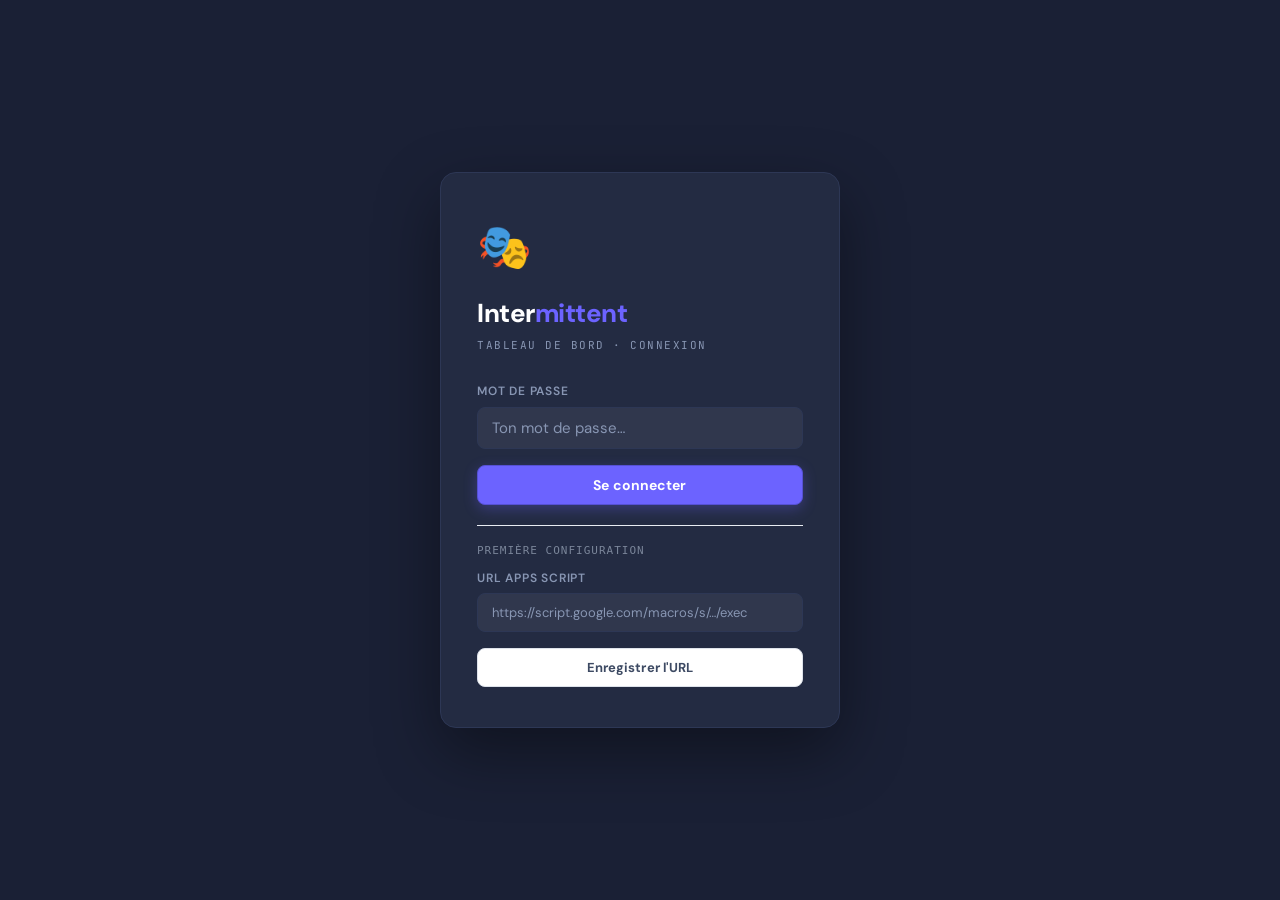
==== commit 3886296b: "Update index.html" ====
--- a/index.html
+++ b/index.html
@@ -140,6 +140,8 @@
           </div>
           <div class="card">
             <div class="card-head"><div class="card-head-title">ARE estimée</div><span class="tag tag-gray" id="are-status-tag">non calculé</span></div>
+            <div id="q-are-alerte" class="alert alert-warn" style="display:none;font-size:12px;margin-bottom:12px;">⚠️ Aucune ouverture de droits renseignée — importe ta notification ARE dans les Réglages</div>
+            <button class="btn btn-ghost" style="width:100%;margin-top:8px;" onclick="forceMigrateAreToHistorique()">📥 Ajouter les droits actuels à l'historique</button>
             <div style="display:grid;grid-template-columns:1fr 1fr;gap:12px;margin-bottom:12px;">
   <div>
     <div style="font-family:'JetBrains Mono',monospace;font-size:10px;color:var(--muted);margin-bottom:4px;">JOURNALIÈRE BRUTE</div>
@@ -155,6 +157,9 @@
 <div style="font-size:13px;color:var(--muted);margin-top:4px;">≈ <span id="q-are-mois">— €</span>/mois</div>
 <div class="ft-row" style="margin-top:12px;"><span class="ft-label">Ouverture des droits</span><span class="ft-value" id="q-date-ouverture">—</span></div>
 <div class="ft-row"><span class="ft-label">Date anniversaire</span><span class="ft-value" id="q-date-anniversaire">—</span></div>
+<div style="margin-top:12px;">
+  <button class="btn btn-ghost btn-sm" onclick="showPage('settings');setTimeout(()=>{document.getElementById('are-droits-card')?.scrollIntoView({behavior:'smooth'})},300)">📋 Voir l'historique complet</button>
+</div>
             <div class="progress-wrap">
               <div class="progress-label"><span>Progression vers les 507h</span><span id="q-heures-prog">0 / 507 h</span></div>
               <div class="progress-bar"><div class="progress-fill" id="q-heures-fill" style="width:0%"></div></div>
@@ -186,6 +191,55 @@
         </div>
       </div>
     </div>
+<!-- ═══ PAGE DASHBOARD ═══ -->
+    <div class="page" id="page-dashboard">
+      <div class="page-wrap">
+        <div class="section" style="padding-top:20px;">
+
+          <div style="margin-bottom:24px;">
+            <div class="section-title">Tableau de <span class="accent">bord</span></div>
+            <div class="section-sub" id="dashboard-greeting">Bonjour · Vue d'ensemble</div>
+          </div>
+
+          <!-- Cards accès rapide -->
+          <div class="dashboard-grid">
+            <div class="dashboard-card" onclick="showPage('bilan')">
+              <div class="dc-icon blue">📊</div>
+              <div class="dc-title">Bilan</div>
+              <div class="dc-sub">Revenus, impôts et progression ARE</div>
+            </div>
+            <div class="dashboard-card" onclick="showPage('contrats')">
+              <div class="dc-icon purple">📁</div>
+              <div class="dc-title">Contrats</div>
+              <div class="dc-sub">Gérer et scanner les contrats</div>
+            </div>
+            <div class="dashboard-card" onclick="showPage('scan')">
+              <div class="dc-icon green">📄</div>
+              <div class="dc-title">Scanner un doc</div>
+              <div class="dc-sub">Analyse IA automatique</div>
+            </div>
+            <div class="dashboard-card" onclick="showPage('ft')">
+              <div class="dc-icon orange">🏛️</div>
+              <div class="dc-title">France Travail</div>
+              <div class="dc-sub">Déclaration mensuelle</div>
+            </div>
+            <div class="dashboard-card" onclick="showPage('frais')">
+              <div class="dc-icon red">🧾</div>
+              <div class="dc-title">Frais réels</div>
+              <div class="dc-sub">Déductibles · Comparaison forfait</div>
+            </div>
+          </div>
+
+          <!-- Résumé rapide -->
+          <div id="dashboard-summary"></div>
+
+          <!-- Alertes / À faire -->
+          <div id="dashboard-alerts"></div>
+
+        </div>
+      </div>
+    </div>
+       
 
     <!-- ═══ PAGE CONTRATS ═══ -->
     <div class="page" id="page-contrats">
--- a/style.css
+++ b/style.css
@@ -1,55 +1,70 @@
 /* ============================================================
-   INTERMITTENT — style.css v5.0
-   Clair, contrasté, accessible tous âges
-   ============================================================ */
-
-@import url('https://fonts.googleapis.com/css2?family=Inter:wght@400;500;600;700;800&family=JetBrains+Mono:wght@400;500&display=swap');
+   INTERMITTENT — style.css v6.0
+   Design DUB APP : navy sidebar + violet accent + mint status
+   Police : DM Sans + JetBrains Mono
+   ============================================================ */
+
+@import url('https://fonts.googleapis.com/css2?family=DM+Sans:ital,opsz,wght@0,9..40,400;0,9..40,500;0,9..40,700;0,9..40,800;1,9..40,400&family=JetBrains+Mono:wght@400;500;600&display=swap');
 
 *, *::before, *::after { box-sizing: border-box; margin: 0; padding: 0; }
 
 :root {
-  --bg:          #F0F2F5;
-  --bg2:         #E4E8EE;
-  --surface:     #FFFFFF;
-  --border:      #C5CDD8;
-  --border2:     #D8DFE8;
-  --ink:         #0D1117;
-  --ink2:        #2D3748;
-  --muted:       #6B7A90;
-  --accent:      #1A56DB;
-  --accent-light:#EBF2FF;
-  --accent-dark: #1040B0;
-  --green:       #047857;
-  --green-light: #D1FAE5;
-  --red:         #B91C1C;
-  --red-light:   #FEE2E2;
-  --orange:      #B45309;
-  --orange-light:#FEF3C7;
-  --gold:        #B45309;
-  --gold-light:  #FEF3C7;
-  --blue:        #1A56DB;
-  --blue-light:  #EBF2FF;
-
-  --sidebar-w:   260px;
-  --r:           10px;
-  --r-sm:        6px;
-  --r-lg:        14px;
-
-  --safe-top:    env(safe-area-inset-top, 44px);
-  --safe-bottom: env(safe-area-inset-bottom, 20px);
+  /* Palette DUB APP */
+  --bg:           #F0F2F5;
+  --bg2:          #E6E9EF;
+  --surface:      #FFFFFF;
+  --border:       #DDE2EA;
+  --border2:      #E8ECF2;
+
+  --ink:          #1A2035;
+  --ink2:         #3D4A63;
+  --muted:        #7A8599;
+
+  /* Accents */
+  --accent:       #6C63FF;
+  --accent-light: #EFEDFF;
+  --accent-dark:  #5651D4;
+
+  --green:        #00A86B;
+  --green-light:  #E0F8F0;
+  --red:          #E53E3E;
+  --red-light:    #FFF0F0;
+  --orange:       #D97706;
+  --orange-light: #FFF8E8;
+  --gold:         #D97706;
+  --gold-light:   #FFF8E8;
+  --blue:         #2563EB;
+  --blue-light:   #EEF4FF;
+  --mint:         #00C896;
+
+  /* Sidebar navy */
+  --navy:         #1A2035;
+  --navy2:        #232B42;
+  --navy-border:  #2D3755;
+  --navy-muted:   #8896B3;
+  --navy-active:  #6C63FF;
+
+  /* Geometry */
+  --sidebar-w:    260px;
+  --r:            12px;
+  --r-sm:         8px;
+  --r-lg:         16px;
+
+  --safe-top:     env(safe-area-inset-top, 44px);
+  --safe-bottom:  env(safe-area-inset-bottom, 20px);
 }
 
 html { height: 100%; }
 
 body {
-  font-family: 'Inter', -apple-system, BlinkMacSystemFont, sans-serif;
+  font-family: 'DM Sans', -apple-system, BlinkMacSystemFont, sans-serif;
   background: var(--bg);
   color: var(--ink);
   min-height: 100dvh;
   overflow-x: hidden;
   -webkit-font-smoothing: antialiased;
   font-size: 15px;
-  line-height: 1.5;
+  line-height: 1.55;
 }
 
 /* ============================================================
@@ -57,88 +72,121 @@
    ============================================================ */
 .login-screen {
   position: fixed; inset: 0; z-index: 1000;
-  background: var(--bg);
+  background: var(--navy);
   display: flex; align-items: center; justify-content: center;
   padding: 24px;
 }
 
 .login-box {
-  width: 100%; max-width: 420px;
-  background: var(--surface);
-  border: 2px solid var(--border);
+  width: 100%; max-width: 400px;
+  background: var(--navy2);
+  border: 1.5px solid var(--navy-border);
   border-radius: var(--r-lg);
   padding: 40px 36px;
-  box-shadow: 0 4px 20px rgba(0,0,0,0.08);
+  box-shadow: 0 24px 64px rgba(0,0,0,.4);
 }
 
 .login-logo { font-size: 44px; margin-bottom: 12px; }
 
 .login-title {
   font-size: 26px; font-weight: 800;
-  letter-spacing: -0.5px; margin-bottom: 4px; color: var(--ink);
+  letter-spacing: -0.5px; margin-bottom: 4px;
+  color: #fff;
 }
 .login-title span { color: var(--accent); }
 
 .login-sub {
   font-family: 'JetBrains Mono', monospace;
-  font-size: 11px; color: var(--muted);
-  text-transform: uppercase; letter-spacing: 1px;
+  font-size: 11px; color: var(--navy-muted);
+  text-transform: uppercase; letter-spacing: 1.5px;
   margin-bottom: 28px;
 }
 
 .login-error {
-  background: var(--red-light); border: 2px solid #FECACA;
-  color: var(--red); border-radius: var(--r-sm);
+  background: rgba(229,62,62,.15); border: 1.5px solid rgba(229,62,62,.4);
+  color: #FC8181; border-radius: var(--r-sm);
   padding: 10px 14px; font-size: 14px; font-weight: 500;
   margin-bottom: 16px; display: none;
 }
 .login-error.show { display: block; }
 
-/* ============================================================
-   MOBILE HEADER
+/* Inputs dans login sur fond navy */
+.login-box .field label { color: var(--navy-muted); font-size: 12px; font-weight: 600; text-transform: uppercase; letter-spacing: .8px; }
+.login-box .field input {
+  background: rgba(255,255,255,.06); border: 1.5px solid var(--navy-border);
+  color: #fff; border-radius: var(--r-sm);
+}
+.login-box .field input:focus {
+  border-color: var(--accent); background: rgba(108,99,255,.08);
+  box-shadow: 0 0 0 3px rgba(108,99,255,.2);
+}
+.login-box .field input::placeholder { color: var(--navy-muted); }
+
+/* ============================================================
+   MOBILE HEADER (top bar)
    ============================================================ */
 .app-header {
   position: sticky; top: 0; z-index: 90;
-  background: var(--surface);
-  border-bottom: 2px solid var(--border);
+  background: var(--navy);
+  border-bottom: 1.5px solid var(--navy-border);
   padding: calc(var(--safe-top) + 8px) 16px 10px;
   display: flex; align-items: center; justify-content: space-between; gap: 10px;
 }
 
 .app-logo {
-  font-size: 18px; font-weight: 800;
-  letter-spacing: -0.3px; white-space: nowrap; color: var(--ink);
+  font-size: 17px; font-weight: 800;
+  letter-spacing: -0.3px; white-space: nowrap; color: #fff;
 }
 .app-logo span { color: var(--accent); }
 
-.header-right { display: flex; align-items: center; gap: 6px; }
+.header-right { display: flex; align-items: center; gap: 6px; overflow-x: auto; }
 
 .sync-status {
   display: flex; align-items: center; gap: 6px;
   font-family: 'JetBrains Mono', monospace; font-size: 11px;
   padding: 5px 10px; border-radius: 6px;
-  border: 1.5px solid var(--border); background: var(--bg);
-  cursor: pointer; white-space: nowrap; color: var(--ink2);
+  border: 1.5px solid var(--navy-border); background: rgba(255,255,255,.07);
+  cursor: pointer; white-space: nowrap; color: var(--navy-muted);
   -webkit-tap-highlight-color: transparent;
 }
 
 .sync-dot {
-  width: 8px; height: 8px; border-radius: 50%;
-  background: var(--border); transition: background .3s; flex-shrink: 0;
-}
-.sync-dot.ok      { background: var(--green); }
+  width: 7px; height: 7px; border-radius: 50%;
+  background: var(--navy-muted); transition: background .3s; flex-shrink: 0;
+}
+.sync-dot.ok      { background: var(--mint); }
 .sync-dot.syncing { background: var(--orange); animation: pulse 1s infinite; }
 .sync-dot.error   { background: var(--red); }
 
 @keyframes pulse { 0%,100% { opacity: 1; } 50% { opacity: .3; } }
 
+/* Header icons navigation (mobile) */
+.header-right > div[onclick] {
+  flex-shrink: 0;
+  padding: 5px 8px;
+  font-size: 18px; cursor: pointer;
+  border-radius: 8px;
+  color: var(--navy-muted);
+  -webkit-tap-highlight-color: transparent;
+  transition: background .15s;
+}
+.header-right > div[onclick]:active { background: rgba(255,255,255,.1); }
+
+/* Year display */
+#header-year {
+  font-family: 'JetBrains Mono', monospace; font-size: 11px;
+  color: var(--navy-muted); background: rgba(255,255,255,.07);
+  padding: 4px 10px; border-radius: 6px;
+  border: 1.5px solid var(--navy-border); flex-shrink: 0;
+}
+
 /* ============================================================
    MOBILE BOTTOM NAV
    ============================================================ */
 .bottom-nav {
   position: fixed; bottom: 0; left: 0; right: 0; z-index: 100;
-  background: var(--surface);
-  border-top: 2px solid var(--border);
+  background: var(--navy);
+  border-top: 1.5px solid var(--navy-border);
   padding: 6px 0 calc(var(--safe-bottom) + 2px);
   display: flex;
 }
@@ -147,11 +195,28 @@
   flex: 1; display: flex; flex-direction: column; align-items: center; gap: 3px;
   background: none; border: none; cursor: pointer;
   padding: 6px 2px; -webkit-tap-highlight-color: transparent;
+  position: relative;
 }
 .nav-btn .nav-icon { font-size: 20px; line-height: 1; }
-.nav-btn .nav-label { font-size: 10px; font-weight: 600; color: var(--muted); letter-spacing: .2px; }
+.nav-btn .nav-label { font-size: 9px; font-weight: 600; color: var(--navy-muted); letter-spacing: .3px; text-transform: uppercase; }
 .nav-btn.active .nav-label { color: var(--accent); }
-.nav-btn.active .nav-icon { filter: none; }
+
+/* Scanner button — FAB style */
+.nav-btn#nav-scan {
+  position: relative;
+}
+.nav-btn#nav-scan .nav-icon {
+  background: var(--accent);
+  width: 46px; height: 46px; border-radius: 14px;
+  display: flex; align-items: center; justify-content: center;
+  font-size: 20px;
+  box-shadow: 0 4px 16px rgba(108,99,255,.5);
+  margin-top: -10px;
+  border: 3px solid var(--navy);
+}
+.nav-btn#nav-scan.active .nav-icon {
+  background: var(--accent-dark);
+}
 
 /* Pages */
 .page { display: none; }
@@ -161,19 +226,16 @@
 /* Cache la sidebar sur mobile */
 .sidebar { display: none; }
 
-/* Menu top sur mobile */
 @media (max-width: 767px) {
   .app-header { display: flex; }
-  .bottom-nav { display: none; }
-  .page-wrap  { padding: 0 0 24px; }
+  .bottom-nav { display: flex; }
+  .page-wrap  { padding: 0 0 80px; }
   .main-content { display: block; width: 100%; margin-left: 0; }
   .page.active { display: block; }
-  .header-right { overflow-x: auto; gap: 4px; }
-  .header-right > div { flex-shrink: 0; padding: 4px 6px; font-size: 16px; }
-}
-
-/* ============================================================
-   DESKTOP SIDEBAR
+}
+
+/* ============================================================
+   DESKTOP SIDEBAR (navy dark)
    ============================================================ */
 @media (min-width: 768px) {
 
@@ -185,84 +247,85 @@
     display: flex;
     position: fixed; left: 0; top: 0; bottom: 0;
     width: var(--sidebar-w);
-    background: var(--surface);
-    border-right: 2px solid var(--border);
+    background: var(--navy);
+    border-right: 1.5px solid var(--navy-border);
     flex-direction: column;
     z-index: 100; overflow-y: auto;
   }
 
   .sidebar-logo {
     padding: 24px 20px 18px;
-    border-bottom: 2px solid var(--border);
+    border-bottom: 1.5px solid var(--navy-border);
   }
 
   .sidebar-logo-icon { font-size: 28px; margin-bottom: 6px; }
 
   .sidebar-logo-title {
-    font-size: 20px; font-weight: 800;
-    letter-spacing: -0.3px; line-height: 1.2; color: var(--ink);
-  }
-  .sidebar-logo-title span { color: var(--accent); }
+    font-size: 18px; font-weight: 800;
+    letter-spacing: -0.3px; line-height: 1.2; color: #fff;
+  }
+  .sidebar-logo-title span { color: var(--accent); font-style: italic; font-weight: 400; font-size: 14px; }
 
   .sidebar-logo-sub {
     font-family: 'JetBrains Mono', monospace;
-    font-size: 10px; color: var(--muted);
-    text-transform: uppercase; letter-spacing: 1px; margin-top: 4px;
+    font-size: 10px; color: var(--navy-muted);
+    text-transform: uppercase; letter-spacing: 1.5px; margin-top: 4px;
   }
 
   .sidebar-nav { padding: 8px 0; flex: 1; }
 
   .sidebar-section-label {
     font-family: 'JetBrains Mono', monospace;
-    font-size: 10px; color: var(--muted);
-    text-transform: uppercase; letter-spacing: 1px;
-    padding: 14px 20px 4px; font-weight: 500;
+    font-size: 9px; color: var(--navy-muted);
+    text-transform: uppercase; letter-spacing: 1.5px;
+    padding: 16px 20px 6px; font-weight: 500;
   }
 
   .sidebar-item {
     display: flex; align-items: center; gap: 10px;
     padding: 10px 20px; cursor: pointer;
-    font-size: 14px; font-weight: 600; color: var(--ink2);
-    transition: background .1s;
+    font-size: 14px; font-weight: 600; color: var(--navy-muted);
+    transition: background .12s, color .12s;
     border-left: 3px solid transparent;
     -webkit-tap-highlight-color: transparent;
-  }
-  .sidebar-item:hover { background: var(--bg2); color: var(--ink); }
+    border-radius: 0 8px 8px 0; margin: 1px 8px 1px 0;
+  }
+  .sidebar-item:hover { background: rgba(255,255,255,.06); color: #fff; }
   .sidebar-item.active {
-    background: var(--accent-light); color: var(--accent);
+    background: rgba(108,99,255,.18); color: var(--accent);
     border-left-color: var(--accent);
   }
   .sidebar-item .si-icon { font-size: 16px; width: 22px; text-align: center; }
 
   .sidebar-footer {
     padding: 16px 20px;
-    border-top: 2px solid var(--border);
+    border-top: 1.5px solid var(--navy-border);
   }
 
   .sidebar-sync {
     display: flex; align-items: center; gap: 8px;
     font-family: 'JetBrains Mono', monospace; font-size: 11px;
-    color: var(--muted); cursor: pointer; margin-bottom: 10px;
+    color: var(--navy-muted); cursor: pointer; margin-bottom: 10px;
   }
 
   .sidebar-user {
     display: flex; align-items: center; gap: 10px;
-    margin-bottom: 10px; font-size: 14px; font-weight: 600;
+    margin-bottom: 10px; font-size: 14px; font-weight: 600; color: #fff;
   }
 
   .sidebar-user-avatar {
     width: 32px; height: 32px; border-radius: 50%;
-    background: var(--accent-light); border: 2px solid var(--accent);
+    background: rgba(108,99,255,.25); border: 2px solid var(--accent);
     display: flex; align-items: center; justify-content: center;
     font-size: 13px; font-weight: 800; color: var(--accent);
   }
 
   .sidebar-logout {
-    font-size: 12px; color: var(--muted);
+    font-size: 12px; color: var(--navy-muted);
     cursor: pointer; font-weight: 500;
     transition: color .15s; display: inline-block;
   }
-  .sidebar-logout:hover { color: var(--red); }
+  .sidebar-logout:hover { color: #FC8181; }
 
   .main-content {
     margin-left: var(--sidebar-w);
@@ -284,9 +347,7 @@
   .contracts-layout .contract-panel {
     position: sticky; top: 24px; display: none;
   }
-  .contracts-layout .contract-panel.show {
-    display: block !important;
-  }
+  .contracts-layout .contract-panel.show { display: block !important; }
 
   .scan-layout {
     display: grid;
@@ -295,22 +356,18 @@
   }
 
   .detail-view { display: none; }
-
   .sheet-overlay { display: none !important; }
 
   .bottom-sheet {
     position: static; transform: none !important;
     border-radius: var(--r); max-height: none;
-    padding: 24px; border: 2px solid var(--border);
+    padding: 24px; border: 1.5px solid var(--border);
     display: none; overflow: hidden;
     width: 100%; box-sizing: border-box;
+    box-shadow: none;
   }
   .bottom-sheet.show { display: block; }
   .sheet-handle { display: none; }
-
-  #desktop-detail-body .btn {
-    white-space: normal; width: 100% !important; box-sizing: border-box;
-  }
 
   .stat-row { margin-bottom: 20px; }
   .toast { top: 20px; }
@@ -321,54 +378,61 @@
 }
 
 /* ============================================================
-   COMPOSANTS
+   TYPOGRAPHY
    ============================================================ */
 
 .section-title {
-  font-size: 24px; font-weight: 800;
-  letter-spacing: -0.4px; line-height: 1.2;
+  font-size: 28px; font-weight: 800;
+  letter-spacing: -0.6px; line-height: 1.15;
   margin-bottom: 4px; color: var(--ink);
+  text-transform: uppercase;
 }
 .section-title .accent { color: var(--accent); }
 
 .section-sub {
   font-family: 'JetBrains Mono', monospace;
   font-size: 11px; color: var(--muted);
-  text-transform: uppercase; letter-spacing: 1px;
-  margin-bottom: 20px; font-weight: 500;
-}
-
-/* ── CARDS ── */
+  text-transform: uppercase; letter-spacing: 1.2px;
+  margin-bottom: 24px; font-weight: 500;
+}
+
+/* ============================================================
+   CARDS
+   ============================================================ */
 .card {
   background: var(--surface);
-  border: 2px solid var(--border);
+  border: 1.5px solid var(--border);
   border-radius: var(--r);
   padding: 18px; margin-bottom: 12px;
+  box-shadow: 0 1px 4px rgba(26,32,53,.04);
 }
 
 .card-label {
   font-family: 'JetBrains Mono', monospace;
-  font-size: 11px; text-transform: uppercase;
-  letter-spacing: 1px; color: var(--muted); margin-bottom: 6px; font-weight: 500;
+  font-size: 10px; text-transform: uppercase;
+  letter-spacing: 1.2px; color: var(--muted); margin-bottom: 6px; font-weight: 500;
 }
 
 .card-head {
   display: flex; align-items: center;
-  justify-content: space-between; margin-bottom: 14px;
+  justify-content: space-between; margin-bottom: 14px; gap: 8px;
 }
 
 .card-head-title {
   font-family: 'JetBrains Mono', monospace;
-  font-size: 11px; text-transform: uppercase;
-  letter-spacing: 1px; color: var(--ink2); font-weight: 600;
+  font-size: 10px; text-transform: uppercase;
+  letter-spacing: 1.2px; color: var(--muted); font-weight: 600;
   display: flex; align-items: center; gap: 8px;
 }
+
+/* Pastille colorée devant le titre de card */
 .card-head-title::before {
   content: ''; display: block;
-  width: 8px; height: 8px; border-radius: 50%;
-  background: var(--accent);
-}
-
+  width: 7px; height: 7px; border-radius: 50%;
+  background: var(--accent); flex-shrink: 0;
+}
+
+/* Card locked */
 .card-locked .field input,
 .card-locked .field select,
 .card-locked .field textarea {
@@ -377,13 +441,9 @@
   color: var(--muted);
   border-color: var(--border2);
 }
-
-.card-locked .field input,
-.card-locked .field select,
-.card-locked .field textarea { pointer-events: none; }
 .card-locked .btn:not(.card-lock-btn) { pointer-events: none; opacity: 0.5; }
 
-/* ── COLLAPSIBLE ── */
+/* Collapsible */
 .card-collapsible .card-body {
   transition: max-height .3s ease, opacity .2s ease;
   max-height: 2000px; opacity: 1; overflow: hidden;
@@ -392,17 +452,20 @@
   max-height: 0; opacity: 0; pointer-events: none;
 }
 
-/* ── STAT CARDS ── */
+/* ============================================================
+   STAT CARDS
+   ============================================================ */
 .stat-row { display: grid; grid-template-columns: 1fr 1fr; gap: 12px; margin-bottom: 12px; }
 .stat-row.three { grid-template-columns: 1fr 1fr 1fr; }
 
 .stat-card {
-  background: var(--surface); border: 2px solid var(--border);
+  background: var(--surface); border: 1.5px solid var(--border);
   border-radius: var(--r); padding: 16px;
+  box-shadow: 0 1px 4px rgba(26,32,53,.04);
 }
 .stat-card .lbl {
   font-family: 'JetBrains Mono', monospace; font-size: 10px;
-  text-transform: uppercase; letter-spacing: .8px;
+  text-transform: uppercase; letter-spacing: 1px;
   color: var(--muted); margin-bottom: 8px; font-weight: 500;
 }
 .stat-card .val {
@@ -414,73 +477,104 @@
 .stat-card .val.blue   { color: var(--blue); }
 .stat-card .sub { font-size: 12px; color: var(--muted); margin-top: 4px; font-weight: 500; }
 
-/* ── FIELDS ── */
+/* Icon pastilles (comme DUB APP) */
+.icon-badge {
+  width: 44px; height: 44px; border-radius: 10px;
+  display: flex; align-items: center; justify-content: center;
+  font-size: 20px; flex-shrink: 0;
+}
+.icon-badge.blue   { background: #EEF2FF; }
+.icon-badge.green  { background: #E6FAF5; }
+.icon-badge.orange { background: #FFF8E8; }
+.icon-badge.red    { background: #FFF0F0; }
+.icon-badge.purple { background: var(--accent-light); }
+
+/* ============================================================
+   FIELDS
+   ============================================================ */
 .field { margin-bottom: 16px; }
 .field label {
-  display: block; font-size: 13px; font-weight: 600;
-  color: var(--ink2); margin-bottom: 6px;
+  display: block; font-size: 12px; font-weight: 700;
+  color: var(--muted); margin-bottom: 6px;
+  text-transform: uppercase; letter-spacing: .6px;
 }
 .field input, .field select, .field textarea {
   width: 100%; background: var(--bg);
-  border: 2px solid var(--border); border-radius: var(--r-sm);
+  border: 1.5px solid var(--border); border-radius: var(--r-sm);
   padding: 10px 14px; font-size: 15px; color: var(--ink);
-  font-family: 'Inter', sans-serif;
+  font-family: 'DM Sans', sans-serif;
   appearance: none; -webkit-appearance: none;
   transition: border-color .15s, box-shadow .15s;
 }
 .field input:focus, .field select:focus, .field textarea:focus {
   outline: none; border-color: var(--accent);
-  box-shadow: 0 0 0 3px rgba(26,86,219,.12);
+  box-shadow: 0 0 0 3px rgba(108,99,255,.12);
   background: var(--surface);
 }
 .field textarea { resize: vertical; min-height: 80px; }
 .field-row { display: grid; grid-template-columns: 1fr 1fr; gap: 12px; }
 
-/* ── BUTTONS ── */
+/* ============================================================
+   BUTTONS
+   ============================================================ */
 .btn {
   display: inline-flex; align-items: center; justify-content: center; gap: 6px;
   padding: 10px 18px; border-radius: var(--r-sm);
   font-size: 14px; font-weight: 700; cursor: pointer;
-  border: 2px solid transparent; font-family: 'Inter', sans-serif;
+  border: 1.5px solid transparent; font-family: 'DM Sans', sans-serif;
   transition: all .15s; -webkit-tap-highlight-color: transparent;
-  white-space: nowrap;
+  white-space: nowrap; letter-spacing: .1px;
 }
 .btn:active { transform: scale(.98); }
-.btn-primary { background: var(--accent); color: #fff; width: 100%; border-color: var(--accent-dark); }
-.btn-primary:hover { background: var(--accent-dark); }
+
+.btn-primary {
+  background: var(--accent); color: #fff; width: 100%;
+  border-color: var(--accent-dark);
+  box-shadow: 0 4px 14px rgba(108,99,255,.3);
+}
+.btn-primary:hover { background: var(--accent-dark); box-shadow: 0 6px 20px rgba(108,99,255,.4); }
+
 .btn-ghost { background: var(--surface); color: var(--ink2); border-color: var(--border); }
 .btn-ghost:hover { border-color: var(--accent); color: var(--accent); }
-.btn-sm { padding: 7px 12px; font-size: 13px; border-radius: 6px; width: auto; }
-.btn-danger { background: var(--red-light); color: var(--red); border-color: #FECACA; }
-.btn-danger:hover { background: #FEE2E2; }
-
-/* ── TAGS ── */
+
+.btn-sm { padding: 7px 12px; font-size: 12px; border-radius: 6px; width: auto; }
+
+.btn-danger { background: var(--red-light); color: var(--red); border-color: #FCA5A5; }
+.btn-danger:hover { background: #FECACA; }
+
+/* ============================================================
+   TAGS / BADGES
+   ============================================================ */
 .tag {
   display: inline-flex; align-items: center;
-  padding: 4px 10px; border-radius: 6px;
-  font-size: 12px; font-weight: 700;
+  padding: 3px 10px; border-radius: 6px;
+  font-size: 11px; font-weight: 700;
   font-family: 'JetBrains Mono', monospace;
   text-transform: uppercase; letter-spacing: .3px;
   border: 1.5px solid transparent;
 }
 .tag-green  { background: var(--green-light);  color: var(--green);  border-color: #6EE7B7; }
 .tag-gold   { background: var(--orange-light); color: var(--orange); border-color: #FCD34D; }
-.tag-red    { background: var(--red-light);    color: var(--red);    border-color: #FECACA; }
+.tag-orange { background: var(--orange-light); color: var(--orange); border-color: #FCD34D; }
+.tag-red    { background: var(--red-light);    color: var(--red);    border-color: #FCA5A5; }
 .tag-gray   { background: var(--bg2);          color: var(--ink2);   border-color: var(--border); }
 .tag-blue   { background: var(--blue-light);   color: var(--blue);   border-color: #93C5FD; }
 
-/* ── LIST ITEMS ── */
+/* ============================================================
+   LIST ITEMS
+   ============================================================ */
 .list-item {
   display: flex; align-items: flex-start; gap: 12px;
   padding: 14px 0; border-bottom: 1.5px solid var(--border2);
 }
 .list-item:last-child { border-bottom: none; padding-bottom: 0; }
 .list-item:first-child { padding-top: 0; }
+
 .list-icon {
-  width: 38px; height: 38px; border-radius: 8px;
+  width: 38px; height: 38px; border-radius: 10px;
   display: flex; align-items: center; justify-content: center;
-  font-size: 18px; flex-shrink: 0; background: var(--bg2);
-  border: 1.5px solid var(--border);
+  font-size: 18px; flex-shrink: 0;
+  background: var(--accent-light); border: 1.5px solid var(--border);
 }
 .list-main { flex: 1; min-width: 0; }
 .list-title { font-size: 14px; font-weight: 700; margin-bottom: 2px; color: var(--ink); }
@@ -491,7 +585,9 @@
 .list-amount.red   { color: var(--red); }
 .list-meta { font-size: 11px; color: var(--muted); margin-top: 2px; font-family: 'JetBrains Mono', monospace; }
 
-/* ── PROGRESS ── */
+/* ============================================================
+   PROGRESS
+   ============================================================ */
 .progress-wrap { margin: 16px 0; }
 .progress-label {
   display: flex; justify-content: space-between;
@@ -509,14 +605,13 @@
 }
 .progress-fill.green { background: var(--green); }
 
-/* ── DIVIDER ── */
-.divider { border: none; border-top: 2px solid var(--border); margin: 16px 0; }
-
-/* ── UPLOAD ZONE ── */
+/* ============================================================
+   UPLOAD ZONE
+   ============================================================ */
 .upload-zone {
   border: 2px dashed var(--border); border-radius: var(--r);
   padding: 40px 24px; text-align: center; cursor: pointer;
-  position: relative; background: var(--bg2); transition: all .2s;
+  position: relative; background: var(--bg); transition: all .2s;
 }
 .upload-zone.active, .upload-zone:hover {
   border-color: var(--accent); background: var(--accent-light);
@@ -524,64 +619,77 @@
 .upload-zone input { position: absolute; inset: 0; opacity: 0; cursor: pointer; width: 100%; height: 100%; }
 .upload-emoji { font-size: 40px; margin-bottom: 12px; }
 .upload-title { font-size: 15px; font-weight: 700; color: var(--ink2); margin-bottom: 4px; }
-.upload-sub { font-size: 13px; color: var(--muted); }
-
-/* ── ALERTS ── */
+.upload-sub { font-size: 12px; color: var(--muted); font-family: 'JetBrains Mono', monospace; text-transform: uppercase; letter-spacing: .8px; }
+
+/* ============================================================
+   ALERTS
+   ============================================================ */
 .alert {
   padding: 12px 16px; border-radius: var(--r-sm);
   font-size: 14px; margin-bottom: 12px; font-weight: 500;
   display: flex; gap: 8px; line-height: 1.5;
-  border: 2px solid transparent;
+  border: 1.5px solid transparent;
 }
 .alert-warn { background: var(--orange-light); border-color: #FCD34D; color: #92400E; }
-.alert-ok   { background: var(--green-light);  border-color: #6EE7B7; color: var(--green); }
-.alert-err  { background: var(--red-light);    border-color: #FECACA; color: var(--red); }
-.alert-info { background: var(--blue-light);   border-color: #93C5FD; color: var(--blue); }
-
-/* ── LOADER ── */
+.alert-ok   { background: var(--green-light);  border-color: #6EE7B7; color: #065F46; }
+.alert-err  { background: var(--red-light);    border-color: #FCA5A5; color: #991B1B; }
+.alert-info { background: var(--blue-light);   border-color: #93C5FD; color: #1E40AF; }
+
+/* ============================================================
+   LOADER
+   ============================================================ */
 .loader {
   display: inline-block; width: 20px; height: 20px;
-  border: 3px solid var(--border); border-top-color: var(--accent);
+  border: 2.5px solid var(--border); border-top-color: var(--accent);
   border-radius: 50%; animation: spin .7s linear infinite;
 }
 @keyframes spin { to { transform: rotate(360deg); } }
 .loading-block { text-align: center; padding: 32px; color: var(--muted); }
 .loading-block .loader { width: 32px; height: 32px; border-width: 3px; display: block; margin: 0 auto 12px; }
 
-/* ── EMPTY STATE ── */
+/* ============================================================
+   EMPTY STATE
+   ============================================================ */
 .empty { text-align: center; padding: 40px 20px; color: var(--muted); }
 .empty-icon { font-size: 36px; margin-bottom: 10px; }
 .empty-text { font-size: 14px; line-height: 1.6; font-weight: 500; }
 
-/* ── MONTH SCROLL ── */
+/* ============================================================
+   MONTH SCROLL + PILLS
+   ============================================================ */
 .month-scroll {
   display: flex; gap: 8px; overflow-x: auto;
   padding: 0 16px 12px; scrollbar-width: none;
   -webkit-overflow-scrolling: touch;
 }
 .month-scroll::-webkit-scrollbar { display: none; }
+
 .month-tab {
-  flex-shrink: 0; padding: 7px 16px; border-radius: 6px;
-  font-size: 13px; font-weight: 700; cursor: pointer;
-  border: 2px solid var(--border); background: var(--surface);
+  flex-shrink: 0; padding: 6px 16px; border-radius: 6px;
+  font-size: 12px; font-weight: 700; cursor: pointer;
+  border: 1.5px solid var(--border); background: var(--surface);
   color: var(--ink2); -webkit-tap-highlight-color: transparent;
-  transition: all .15s;
+  transition: all .15s; font-family: 'JetBrains Mono', monospace;
+  text-transform: uppercase; letter-spacing: .4px;
 }
 .month-tab.active { background: var(--accent); color: #fff; border-color: var(--accent-dark); }
 
-/* ── TYPE PILLS ── */
 .type-pills { display: flex; gap: 8px; flex-wrap: wrap; margin-bottom: 16px; }
 .pill {
-  padding: 7px 16px; border-radius: 6px; font-size: 13px; font-weight: 700;
-  cursor: pointer; border: 2px solid var(--border); background: var(--surface);
+  padding: 6px 14px; border-radius: 6px; font-size: 12px; font-weight: 700;
+  cursor: pointer; border: 1.5px solid var(--border); background: var(--surface);
   color: var(--ink2); -webkit-tap-highlight-color: transparent;
-  transition: all .15s;
+  transition: all .15s; font-family: 'JetBrains Mono', monospace;
+  text-transform: uppercase; letter-spacing: .3px;
 }
 .pill.active { background: var(--accent); color: #fff; border-color: var(--accent-dark); }
 
-/* ── BOTTOM SHEET ── */
+/* ============================================================
+   BOTTOM SHEET + OVERLAY
+   ============================================================ */
 .sheet-overlay {
-  position: fixed; inset: 0; background: rgba(0,0,0,.4);
+  position: fixed; inset: 0; background: rgba(26,32,53,.5);
+  backdrop-filter: blur(2px);
   z-index: 200; display: none;
 }
 .sheet-overlay.show { display: block; }
@@ -589,47 +697,58 @@
 .bottom-sheet {
   position: fixed; bottom: 0; left: 0; right: 0;
   z-index: 201; background: var(--surface);
-  border-radius: 16px 16px 0 0; border-top: 2px solid var(--border);
+  border-radius: 16px 16px 0 0; border-top: 1.5px solid var(--border);
   padding: 0 20px calc(var(--safe-bottom) + 20px);
   max-height: 92dvh; overflow-y: auto;
   transform: translateY(100%);
   transition: transform .35s cubic-bezier(.32,.72,0,1);
+  box-shadow: 0 -8px 40px rgba(26,32,53,.12);
 }
 .bottom-sheet.show { transform: translateY(0); }
+
 .sheet-handle {
   width: 36px; height: 4px; background: var(--border);
   border-radius: 2px; margin: 12px auto 20px;
 }
-.sheet-title { font-size: 20px; font-weight: 800; margin-bottom: 20px; color: var(--ink); }
-
-/* ── TOAST ── */
+.sheet-title { font-size: 20px; font-weight: 800; margin-bottom: 20px; color: var(--ink); letter-spacing: -0.3px; }
+
+/* ============================================================
+   TOAST
+   ============================================================ */
 .toast {
   position: fixed;
   top: calc(var(--safe-top) + 60px);
   left: 50%; transform: translateX(-50%) translateY(-8px);
-  z-index: 999; background: var(--ink); color: #fff;
+  z-index: 999; background: var(--navy); color: #fff;
   padding: 11px 20px; border-radius: 8px;
   font-size: 14px; font-weight: 600; white-space: nowrap;
   opacity: 0; transition: all .25s cubic-bezier(.34,1.4,.64,1);
-  pointer-events: none; box-shadow: 0 4px 20px rgba(0,0,0,.2);
-  border: 1.5px solid rgba(255,255,255,.1);
+  pointer-events: none;
+  box-shadow: 0 8px 32px rgba(26,32,53,.3);
+  border: 1.5px solid var(--navy-border);
 }
 .toast.show { opacity: 1; transform: translateX(-50%) translateY(0); }
 
-/* ── CONTRAT CARDS ── */
+/* ============================================================
+   CONTRATS CARDS
+   ============================================================ */
 .contrat-card {
-  background: var(--surface); border: 2px solid var(--border);
-  border-radius: var(--r); padding: 16px; margin-bottom: 10px;
-  cursor: pointer; transition: border-color .15s, box-shadow .15s;
-}
-.contrat-card:hover { border-color: var(--accent); box-shadow: 0 2px 12px rgba(26,86,219,.1); }
+  background: var(--surface); border: 1.5px solid var(--border);
+  border-radius: var(--r); padding: 16px; margin-bottom: 8px;
+  cursor: pointer; transition: border-color .15s, box-shadow .15s, transform .1s;
+  box-shadow: 0 1px 4px rgba(26,32,53,.04);
+}
+.contrat-card:hover {
+  border-color: var(--accent);
+  box-shadow: 0 4px 16px rgba(108,99,255,.12);
+}
 .contrat-card:active { transform: scale(.99); }
-.contrat-card.paye       { border-left: 4px solid var(--green); }
-.contrat-card.en-attente { border-left: 4px solid var(--orange); }
-.contrat-card.inconnu    { border-left: 4px solid var(--border); }
+.contrat-card.paye       { border-left: 3px solid var(--green); }
+.contrat-card.en-attente { border-left: 3px solid var(--orange); }
+.contrat-card.inconnu    { border-left: 3px solid var(--border); }
 
 .contrat-header { display: flex; justify-content: space-between; align-items: flex-start; margin-bottom: 6px; }
-.contrat-employeur { font-size: 15px; font-weight: 800; line-height: 1.2; color: var(--ink); }
+.contrat-employeur { font-size: 15px; font-weight: 800; line-height: 1.2; color: var(--ink); text-transform: uppercase; letter-spacing: .2px; }
 .contrat-poste { font-size: 12px; color: var(--muted); margin-top: 2px; font-weight: 500; }
 .contrat-dates {
   font-family: 'JetBrains Mono', monospace;
@@ -641,21 +760,29 @@
 
 /* Year / Month groups */
 .year-header {
-  font-size: 20px; font-weight: 800;
-  padding: 16px 16px 8px; letter-spacing: -0.3px; color: var(--ink);
+  font-size: 22px; font-weight: 800;
+  padding: 16px 16px 8px; letter-spacing: -0.4px;
+  color: var(--ink); text-transform: uppercase;
 }
 
 .month-header {
   display: flex; align-items: center; justify-content: space-between;
-  padding: 8px 16px; background: var(--bg2);
-  border: 2px solid var(--border); border-radius: var(--r-sm);
+  padding: 8px 14px;
+  background: var(--bg2);
+  border: 1.5px solid var(--border); border-radius: var(--r-sm);
   margin: 0 16px 8px;
 }
-.month-header-name { font-size: 13px; font-weight: 800; color: var(--ink2); }
-.month-header-total { font-family: 'JetBrains Mono', monospace; font-size: 12px; color: var(--muted); font-weight: 500; }
+.month-header-name {
+  font-size: 12px; font-weight: 800; color: var(--ink2);
+  text-transform: uppercase; letter-spacing: .8px;
+  font-family: 'JetBrains Mono', monospace;
+}
+.month-header-total { font-family: 'JetBrains Mono', monospace; font-size: 11px; color: var(--muted); font-weight: 500; }
 .month-contracts { padding: 0 16px; }
 
-/* ── DETAIL VIEW ── */
+/* ============================================================
+   DETAIL VIEW (mobile slide-in)
+   ============================================================ */
 .detail-view {
   position: fixed; inset: 0; z-index: 300;
   background: var(--bg); display: none;
@@ -667,30 +794,30 @@
 
 .detail-header {
   position: sticky; top: 0;
-  background: var(--surface); border-bottom: 2px solid var(--border);
+  background: var(--navy); border-bottom: 1.5px solid var(--navy-border);
   padding: calc(var(--safe-top) + 8px) 16px 12px;
   display: flex; align-items: center; gap: 12px;
 }
 .detail-back {
-  background: var(--bg2); border: 2px solid var(--border);
+  background: rgba(255,255,255,.1); border: 1.5px solid var(--navy-border);
   font-size: 18px; cursor: pointer; padding: 6px 10px;
   border-radius: 8px; -webkit-tap-highlight-color: transparent;
-  font-weight: 700; color: var(--ink);
-}
-.detail-title { font-size: 17px; font-weight: 800; flex: 1; line-height: 1.2; color: var(--ink); }
+  font-weight: 700; color: #fff;
+}
+.detail-title { font-size: 16px; font-weight: 800; flex: 1; line-height: 1.2; color: #fff; text-transform: uppercase; }
 .detail-body { padding: 20px 16px calc(var(--safe-bottom) + 40px); }
 
 /* Paiement toggle */
 .paiement-toggle { display: flex; gap: 8px; margin-bottom: 16px; }
 .paiement-btn {
   flex: 1; padding: 10px; border-radius: var(--r-sm);
-  font-size: 14px; font-weight: 700; cursor: pointer;
-  border: 2px solid var(--border); background: var(--surface);
+  font-size: 13px; font-weight: 700; cursor: pointer;
+  border: 1.5px solid var(--border); background: var(--surface);
   color: var(--muted); text-align: center; transition: all .15s;
   -webkit-tap-highlight-color: transparent;
 }
-.paiement-btn.active-paye    { background: var(--green-light); border-color: var(--green); color: var(--green); }
-.paiement-btn.active-attente { background: var(--orange-light); border-color: var(--orange); color: var(--orange); }
+.paiement-btn.active-paye    { background: var(--green-light); border-color: var(--green); color: #065F46; }
+.paiement-btn.active-attente { background: var(--orange-light); border-color: var(--orange); color: #92400E; }
 
 /* FT rows */
 .ft-row {
@@ -701,36 +828,193 @@
 .ft-row:last-child { border-bottom: none; }
 .ft-label {
   font-family: 'JetBrains Mono', monospace;
-  font-size: 12px; color: var(--muted); text-transform: uppercase;
+  font-size: 11px; color: var(--muted); text-transform: uppercase;
   letter-spacing: .5px; font-weight: 500;
 }
 .ft-value { font-size: 14px; font-weight: 700; color: var(--ink); }
 
-/* ── FRAIS ── */
+/* ============================================================
+   FRAIS
+   ============================================================ */
 .frais-cat-row { display: flex; align-items: center; gap: 12px; padding: 10px 0; border-bottom: 1.5px solid var(--border2); }
 .frais-cat-row:last-child { border-bottom: none; }
 .frais-cat-icon { font-size: 20px; width: 26px; text-align: center; }
 .frais-cat-name { flex: 1; font-size: 14px; font-weight: 600; color: var(--ink2); }
 .frais-cat-amt { font-size: 15px; font-weight: 800; color: var(--ink); }
 
-/* ── SETTINGS ── */
+/* ============================================================
+   SETTINGS ROWS
+   ============================================================ */
 .settings-row { display: flex; align-items: center; justify-content: space-between; padding: 14px 0; border-bottom: 1.5px solid var(--border2); }
 .settings-row:last-child { border-bottom: none; }
 .settings-label { font-size: 14px; font-weight: 600; color: var(--ink); }
 .settings-sub { font-size: 12px; color: var(--muted); margin-top: 2px; }
 
-/* ── BILAN YEAR SELECT ── */
+/* ============================================================
+   BILAN
+   ============================================================ */
 #bilan-year-select {
   font-family: 'JetBrains Mono', monospace; font-size: 13px; font-weight: 600;
-  padding: 6px 14px; border-radius: 6px; border: 2px solid var(--border);
+  padding: 6px 14px; border-radius: 6px; border: 1.5px solid var(--border);
   background: var(--surface); color: var(--ink);
   appearance: none; -webkit-appearance: none; cursor: pointer;
 }
 
-/* ── ANIMATIONS ── */
+/* ============================================================
+   DIVIDER
+   ============================================================ */
+.divider { border: none; border-top: 1.5px solid var(--border); margin: 16px 0; }
+
+/* ============================================================
+   SCROLLABLE TABLES
+   ============================================================ */
+.table-scroll {
+  overflow-x: auto;
+  -webkit-overflow-scrolling: touch;
+  border-radius: var(--r-sm);
+  border: 1.5px solid var(--border);
+}
+.table-scroll::-webkit-scrollbar { height: 6px; }
+.table-scroll::-webkit-scrollbar-track { background: var(--bg2); }
+.table-scroll::-webkit-scrollbar-thumb { background: var(--border); border-radius: 3px; }
+
+table { width: 100%; border-collapse: collapse; min-width: 480px; }
+th {
+  font-family: 'JetBrains Mono', monospace;
+  font-size: 10px; text-transform: uppercase; letter-spacing: 1px;
+  color: var(--muted); font-weight: 600;
+  padding: 10px 14px; border-bottom: 1.5px solid var(--border);
+  background: var(--bg2); text-align: left; white-space: nowrap;
+}
+td {
+  padding: 10px 14px; font-size: 14px; color: var(--ink);
+  border-bottom: 1.5px solid var(--border2);
+  font-weight: 500;
+}
+tr:last-child td { border-bottom: none; }
+tr:hover td { background: var(--bg); }
+
+/* ============================================================
+   ANIMATIONS
+   ============================================================ */
 @keyframes fadeUp {
-  from { opacity: 0; transform: translateY(8px); }
+  from { opacity: 0; transform: translateY(10px); }
   to   { opacity: 1; transform: translateY(0); }
 }
 .page.active .section  { animation: fadeUp .2s ease both; }
-.page.active .stat-row { animation: fadeUp .2s .04s ease both; }
+.page.active .stat-row { animation: fadeUp .22s .04s ease both; }
+.page.active .card     { animation: fadeUp .22s .06s ease both; }
+
+/* ============================================================
+   STATUS TAG (sync online)
+   ============================================================ */
+.status-ok {
+  font-family: 'JetBrains Mono', monospace;
+  font-size: 11px; font-weight: 700;
+  color: var(--mint); background: rgba(0,200,150,.12);
+  padding: 4px 12px; border-radius: 20px;
+  border: 1.5px solid rgba(0,200,150,.3);
+  display: inline-flex; align-items: center; gap: 6px;
+}
+
+/* ── SIDEBAR labels plus lisibles ── */
+.sidebar-section-label {
+  font-size: 11px !important;
+  letter-spacing: 1px !important;
+  padding: 18px 20px 6px !important;
+}
+.sidebar-item {
+  font-size: 15px !important;
+  padding: 12px 20px !important;
+}
+
+/* ── Séparateurs nets entre zones ── */
+.sidebar-nav > .sidebar-section-label:not(:first-child) {
+  border-top: 1px solid var(--navy-border);
+  margin-top: 4px;
+}
+
+/* ── Cards avec icône style DUB APP ── */
+.dashboard-card {
+  background: var(--surface);
+  border: 1.5px solid var(--border);
+  border-radius: var(--r);
+  padding: 20px;
+  cursor: pointer;
+  transition: box-shadow .15s, border-color .15s, transform .1s;
+  box-shadow: 0 1px 4px rgba(26,32,53,.04);
+}
+.dashboard-card:hover {
+  border-color: var(--accent);
+  box-shadow: 0 4px 20px rgba(108,99,255,.12);
+  transform: translateY(-2px);
+}
+.dashboard-card .dc-icon {
+  width: 52px; height: 52px; border-radius: 14px;
+  display: flex; align-items: center; justify-content: center;
+  font-size: 24px; margin-bottom: 14px;
+}
+.dashboard-card .dc-icon.blue   { background: #EEF2FF; }
+.dashboard-card .dc-icon.green  { background: #E6FAF5; }
+.dashboard-card .dc-icon.orange { background: #FFF8E8; }
+.dashboard-card .dc-icon.purple { background: var(--accent-light); }
+.dashboard-card .dc-icon.red    { background: #FFF0F0; }
+.dashboard-card .dc-title {
+  font-size: 16px; font-weight: 800; color: var(--ink);
+  margin-bottom: 6px; letter-spacing: -.2px;
+}
+.dashboard-card .dc-sub {
+  font-size: 13px; color: var(--muted); line-height: 1.5; font-weight: 400;
+}
+
+/* ── Dashboard grid ── */
+.dashboard-grid {
+  display: grid;
+  grid-template-columns: repeat(auto-fit, minmax(200px, 1fr));
+  gap: 16px; margin-bottom: 24px;
+}
+
+/* ── Contrat cards plus larges ── */
+@media (min-width: 768px) {
+  .contrat-card { padding: 20px 24px; }
+  .contrat-employeur { font-size: 16px; }
+  .month-contracts { padding: 0; }
+}
+
+/* ── Filtre contrats ── */
+.filter-bar {
+  display: flex; gap: 10px; flex-wrap: wrap;
+  padding: 14px 16px; background: var(--surface);
+  border: 1.5px solid var(--border); border-radius: var(--r);
+  margin-bottom: 16px; align-items: center;
+}
+.filter-bar select, .filter-bar input {
+  padding: 7px 12px; border: 1.5px solid var(--border);
+  border-radius: 6px; font-size: 13px; font-weight: 600;
+  background: var(--bg); color: var(--ink);
+  font-family: 'DM Sans', sans-serif;
+  appearance: none; -webkit-appearance: none;
+  cursor: pointer; min-width: 140px;
+}
+.filter-bar select:focus, .filter-bar input:focus {
+  outline: none; border-color: var(--accent);
+}
+.filter-label {
+  font-family: 'JetBrains Mono', monospace;
+  font-size: 10px; text-transform: uppercase; letter-spacing: 1px;
+  color: var(--muted); font-weight: 600; white-space: nowrap;
+}
+.filter-chip {
+  padding: 6px 12px; border-radius: 6px; font-size: 12px;
+  font-weight: 700; cursor: pointer;
+  border: 1.5px solid var(--border); background: var(--surface);
+  color: var(--ink2); transition: all .15s; white-space: nowrap;
+  font-family: 'JetBrains Mono', monospace; text-transform: uppercase; letter-spacing: .3px;
+}
+.filter-chip.active { background: var(--accent); color: #fff; border-color: var(--accent-dark); }
+
+/* ── Mois enroulable ── */
+.month-header { cursor: pointer; user-select: none; }
+.month-header:hover { background: var(--bg); }
+.month-toggle { font-size: 11px; color: var(--muted); transition: transform .2s; }
+.month-contracts.collapsed { display: none; }
